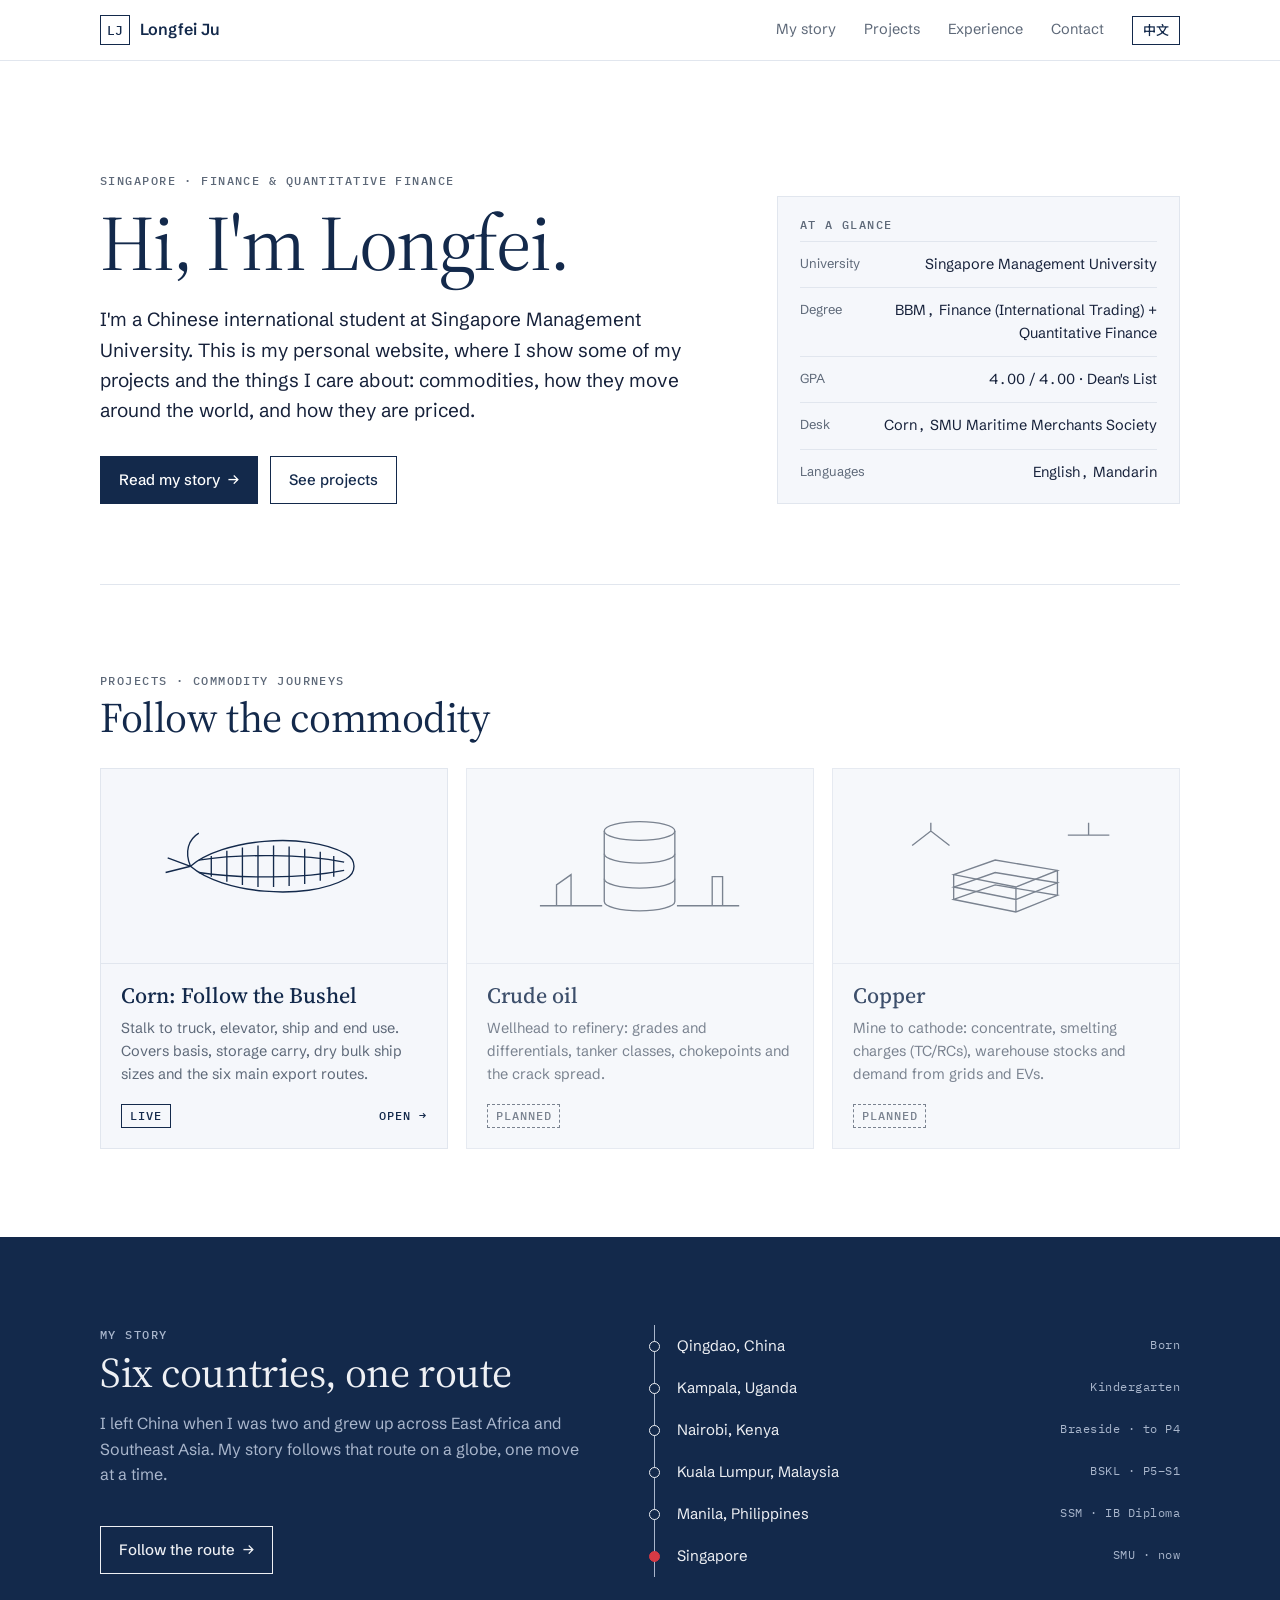
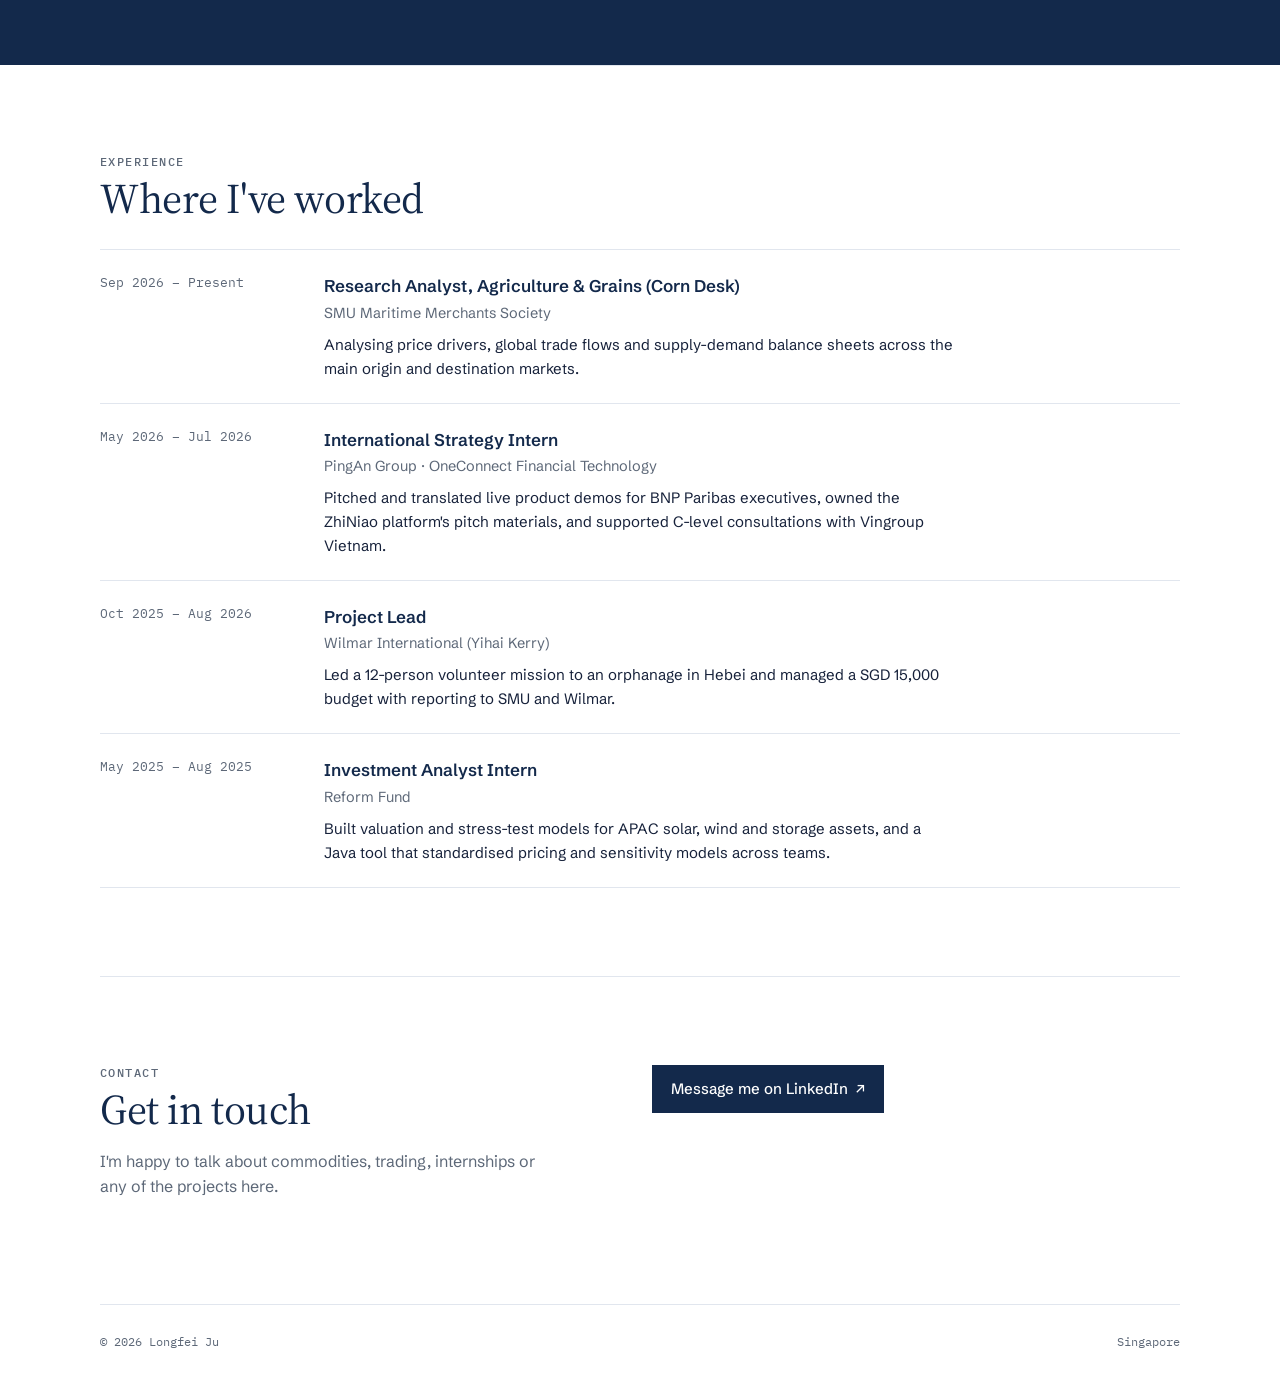
==== index.html @ 77ff9c01 "Add LJ site icon" ====
<!doctype html>
<html lang="en">
<head>
<meta charset="utf-8">
<meta name="viewport" content="width=device-width, initial-scale=1, viewport-fit=cover">
<style>*{box-sizing:border-box}:root{padding-top:env(safe-area-inset-top,0px);padding-bottom:env(safe-area-inset-bottom,0px)}body{margin:0}[hidden]{display:none!important}</style>
<link rel="icon" href="favicon.svg" type="image/svg+xml">
<link rel="icon" href="favicon-32.png" sizes="32x32" type="image/png">
<link rel="apple-touch-icon" href="apple-touch-icon.png">
<title>Longfei Ju</title>
<meta name="claude:viewport-fit-sides" content="cover">
<link rel="preconnect" href="https://fonts.googleapis.com">
<link rel="preconnect" href="https://fonts.gstatic.com" crossorigin>
<link rel="stylesheet" href="https://fonts.googleapis.com/css2?family=IBM+Plex+Mono:wght@400;500&family=Noto+Sans+SC:wght@400;500&family=Noto+Serif+SC:wght@400;500&family=Schibsted+Grotesk:wght@400;500;600&family=Source+Serif+4:ital,opsz,wght@0,8..60,400;0,8..60,500;1,8..60,400&display=swap">
<style>
/* Layout: single column, 1080px measure; sticky nav; hero with an at-a-glance panel; sections separated by hairlines; one full-width navy band for the story teaser. */
:root{
  --bg:#ffffff;        /* white page (single light theme by design) */
  --surface:#f5f7fb;
  --navy:#13294b;      /* primary */
  --navy-soft:#2a4673;
  --text:#16213a;
  --muted:#5d6878;
  --line:#e1e6ee;
  --band:#13294b; --band-text:#eef0f4; --band-muted:#a9b6cc;
  --f-display:"Source Serif 4", "Noto Serif SC", "Iowan Old Style", Georgia, serif;
  --f-body:"Schibsted Grotesk", "Noto Sans SC", "Segoe UI", system-ui, sans-serif;
  --f-mono:"IBM Plex Mono", "Noto Sans SC", ui-monospace, Consolas, monospace;
  color-scheme:light;
}
html{background:var(--bg)}
body{background:var(--bg); color:var(--text); font-family:var(--f-body); font-size:16px; line-height:1.6;
  padding-left:max(16px, env(safe-area-inset-left,0px)); padding-right:max(16px, env(safe-area-inset-right,0px))}
body::before{content:""; position:fixed; inset:0 0 auto; height:env(safe-area-inset-top,0px); z-index:10; background:var(--bg)}
a{color:inherit}
a:focus-visible, button:focus-visible{outline:2px solid var(--navy); outline-offset:3px; border-radius:2px}
.wrap{max-width:1080px; margin:0 auto}

/* nav */
header{position:sticky; top:env(safe-area-inset-top,0px); z-index:5; background:color-mix(in srgb, var(--bg) 92%, transparent); backdrop-filter:blur(8px);
  border-bottom:1px solid var(--line); margin:0 calc(-1 * max(16px, env(safe-area-inset-left,0px))) 0 calc(-1 * max(16px, env(safe-area-inset-right,0px)));
  padding-left:max(16px, env(safe-area-inset-left,0px)); padding-right:max(16px, env(safe-area-inset-right,0px))}
nav{max-width:1080px; margin:0 auto; display:flex; align-items:center; justify-content:space-between; gap:16px; height:60px}
.mark{display:flex; align-items:center; gap:10px; text-decoration:none; font-weight:600; letter-spacing:.01em; color:var(--navy)}
.mark b{width:30px; height:30px; border:1.5px solid var(--navy); display:grid; place-items:center; font:500 13px/1 var(--f-mono); letter-spacing:.02em}
nav ul{display:flex; gap:clamp(12px, 3vw, 28px); list-style:none; margin:0; padding:0; font-size:14.5px}
nav ul a{text-decoration:none; color:var(--muted)}
nav ul a:hover{color:var(--navy)}
@media (max-width:560px){ .hide-s{display:none} .mark span{display:none} }
.navr{display:flex; align-items:center; gap:clamp(12px,3vw,28px)}
.langbtn{font:500 13px/1 var(--f-body); padding:7px 10px; border:1.5px solid var(--navy); background:transparent; color:var(--navy); cursor:pointer}
.langbtn:hover{background:var(--navy); color:var(--bg)}

/* hero */
.hero{display:grid; grid-template-columns:minmax(0,1.5fr) minmax(0,1fr); gap:clamp(28px,6vw,72px); align-items:end; padding-block:clamp(56px,10vw,112px) clamp(48px,7vw,80px)}
.eyebrow{font:500 12px/1.3 var(--f-mono); letter-spacing:.12em; text-transform:uppercase; color:var(--muted)}
h1{font:400 clamp(44px,7vw,78px)/1.02 var(--f-display); letter-spacing:-.02em; margin:14px 0 22px; color:var(--navy); text-wrap:balance}
h1 em{font-style:italic}
.lede{font-size:clamp(17px,2vw,19px); max-width:56ch; margin:0; color:var(--text)}
.cta{display:flex; flex-wrap:wrap; gap:12px; margin-top:30px}
.btn{display:inline-flex; align-items:center; gap:8px; padding:11px 18px; font-weight:500; font-size:15px; text-decoration:none; border:1.5px solid var(--navy); color:var(--navy)}
.btn.primary{background:var(--navy); color:var(--bg)}
.btn:hover{background:var(--navy-soft); border-color:var(--navy-soft); color:var(--bg)}
.glance{background:var(--surface); border:1px solid var(--line); padding:22px 22px 8px}
.glance h2{font:500 12px/1 var(--f-mono); letter-spacing:.12em; text-transform:uppercase; color:var(--muted); margin:0 0 10px}
.glance dl{margin:0; display:grid; grid-template-columns:auto minmax(0,1fr)}
.glance dt,.glance dd{margin:0; padding:11px 0; border-top:1px solid var(--line)}
.glance dt{font-size:13px; color:var(--muted); padding-right:18px}
.glance dd{font-size:14.5px; text-align:right; font-variant-numeric:tabular-nums}
@media (max-width:820px){ .hero{grid-template-columns:1fr; align-items:start} }

/* sections */
section{padding-block:clamp(48px,8vw,88px); border-top:1px solid var(--line)}
.sec-head{display:flex; justify-content:space-between; align-items:baseline; gap:20px; flex-wrap:wrap; margin-bottom:28px}
h2.title{font:400 clamp(30px,4vw,42px)/1.1 var(--f-display); margin:6px 0 0; color:var(--navy); letter-spacing:-.01em}
.sec-head p{margin:0; color:var(--muted); max-width:46ch}

/* projects */
.grid{display:grid; grid-template-columns:repeat(3, minmax(0,1fr)); gap:18px}
@media (max-width:860px){ .grid{grid-template-columns:1fr} }
.proj{display:flex; flex-direction:column; background:var(--surface); border:1px solid var(--line); text-decoration:none; color:inherit; min-width:0}
a.proj:hover{border-color:var(--navy)}
a.proj:hover .go{transform:translateX(3px)}
.proj .art{aspect-ratio:16/9; max-width:100%; border-bottom:1px solid var(--line); display:grid; place-items:center; color:var(--navy)}
.proj .art svg{width:72%; height:auto; max-height:80%}
.proj .body{padding:18px 20px 20px; display:flex; flex-direction:column; gap:8px; flex:1}
.proj h3{font:500 22px/1.2 var(--f-display); margin:0; color:var(--navy)}
.proj p{margin:0; font-size:14.5px; color:var(--muted)}
.proj .meta{margin-top:auto; padding-top:10px; display:flex; justify-content:space-between; align-items:center; font:500 11.5px/1 var(--f-mono); letter-spacing:.08em; text-transform:uppercase}
.chip{padding:5px 8px; border:1px solid currentColor}
.chip.live{color:var(--navy)}
.chip.soon{color:var(--muted); border-style:dashed}
.go{transition:transform .2s; color:var(--navy)}
.proj.soon{opacity:.82}
.proj.soon .art{color:var(--muted)}

/* story band */
html{overflow-x:clip}
.band{background:var(--band); color:var(--band-text); border-top:none;
  margin-left:calc(50% - 50vw); margin-right:calc(50% - 50vw);
  padding-left:max(16px, env(safe-area-inset-left,0px)); padding-right:max(16px, env(safe-area-inset-right,0px))}
.band .eyebrow{color:var(--band-muted)}
.band h2.title{color:var(--band-text)}
.band .story{display:grid; grid-template-columns:minmax(0,1fr) minmax(0,1.1fr); gap:clamp(28px,6vw,64px); align-items:center}
@media (max-width:820px){ .band .story{grid-template-columns:1fr} }
.band p{color:var(--band-muted); max-width:52ch}
.route{list-style:none; margin:0; padding:0; display:grid; gap:0; border-left:1.5px solid var(--band-muted); margin-left:6px}
.route li{position:relative; padding:9px 0 9px 22px; display:flex; justify-content:space-between; gap:16px; font-size:15px}
.route li::before{content:""; position:absolute; left:-6px; top:16px; width:9px; height:9px; border-radius:50%; background:var(--band); border:1.5px solid var(--band-text)}
.route li:last-child::before{background:#d63a45; border-color:#d63a45}
.route span{font:12px/1.9 var(--f-mono); color:var(--band-muted); letter-spacing:.04em; white-space:nowrap}
.band .btn{border-color:var(--band-text); color:var(--band-text); margin-top:22px}
.band .btn:hover{background:var(--band-text); color:var(--band)}

/* experience */
.xp{display:grid; gap:0; border-top:1px solid var(--line)}
.xp article{display:grid; grid-template-columns:200px minmax(0,1fr); gap:24px; padding:22px 0; border-bottom:1px solid var(--line)}
.xp time{font:12.5px/1.6 var(--f-mono); color:var(--muted); font-variant-numeric:tabular-nums}
.xp h3{margin:0; font-size:17px; font-weight:600; color:var(--navy)}
.xp .org{color:var(--muted); font-size:14.5px; margin:2px 0 8px}
.xp p{margin:0; font-size:15px; max-width:70ch}
@media (max-width:640px){ .xp article{grid-template-columns:1fr; gap:6px} }

/* contact */
.contact{display:grid; grid-template-columns:minmax(0,1fr) minmax(0,1fr); gap:24px; align-items:start}
@media (max-width:720px){ .contact{grid-template-columns:1fr} }
.copyrow{display:flex; flex-wrap:wrap; gap:10px; align-items:center; background:var(--surface); border:1px solid var(--line); padding:12px 14px}
.copyrow code{font:14px/1.4 var(--f-mono); user-select:all; overflow-wrap:anywhere; min-width:0; flex:1}
.copyrow button{font:500 13px/1 var(--f-body); padding:8px 12px; border:1.5px solid var(--navy); color:var(--navy); background:transparent; cursor:pointer}
.links{display:flex; flex-direction:column; gap:10px; margin-top:12px}
.links a{color:var(--navy); text-underline-offset:3px}
footer{border-top:1px solid var(--line); padding-block:28px 40px; display:flex; justify-content:space-between; gap:16px; flex-wrap:wrap; font:12px/1.5 var(--f-mono); color:var(--muted)}
</style>

</head>
<body>
<header>
  <nav class="wrap" aria-label="Main">
    <a class="mark" href="#top"><b>LJ</b><span data-zh="巨龙飞">Longfei Ju</span></a>
    <div class="navr">
    <ul>
      <li><a href="story.html" data-zh="我的故事">My story</a></li>
      <li><a href="#projects" data-zh="项目">Projects</a></li>
      <li class="hide-s"><a href="#experience" data-zh="经历">Experience</a></li>
      <li><a href="#contact" data-zh="联系">Contact</a></li>
    </ul>
    <button class="langbtn" type="button">中文</button>
    </div>
  </nav>
</header>

<main class="wrap" id="top">
  <div class="hero">
    <div>
      <div class="eyebrow" data-zh="新加坡 · 金融与量化金融">Singapore · Finance &amp; Quantitative Finance</div>
      <h1 data-zh="你好，我是巨龙飞。">Hi, I'm Longfei.</h1>
      <p class="lede" data-zh="我是一名就读于新加坡管理大学的中国留学生。这是我的个人网站，展示我的一些项目，以及我关注的事情：大宗商品、它们如何在全球流动，以及如何定价。">I'm a Chinese international student at Singapore Management University. This is my personal website, where I show some of my projects and the things I care about: commodities, how they move around the world, and how they are priced.</p>
      <div class="cta">
        <a class="btn primary" href="story.html" data-zh="阅读我的故事 &lt;span aria-hidden=&quot;true&quot;&gt;→&lt;/span&gt;">Read my story <span aria-hidden="true">→</span></a>
        <a class="btn" href="#projects" data-zh="查看项目">See projects</a>
      </div>
    </div>
    <aside class="glance" aria-label="At a glance">
      <h2 data-zh="概览">At a glance</h2>
      <dl>
        <dt data-zh="学校">University</dt><dd data-zh="新加坡管理大学">Singapore Management University</dd>
        <dt data-zh="学位">Degree</dt><dd data-zh="工商管理学士：金融（国际贸易方向）+ 量化金融">BBM, Finance (International Trading) + Quantitative Finance</dd>
        <dt>GPA</dt><dd data-zh="4.00 / 4.00 · 院长嘉许名单">4.00 / 4.00 · Dean's List</dd>
        <dt data-zh="研究组">Desk</dt><dd data-zh="玉米组，SMU 海事商人协会">Corn, SMU Maritime Merchants Society</dd>
        <dt data-zh="语言">Languages</dt><dd data-zh="英语、普通话">English, Mandarin</dd>
      </dl>
    </aside>
  </div>

  <section id="projects" aria-labelledby="projects-h">
    <div class="sec-head">
      <div>
        <div class="eyebrow" data-zh="项目 · 大宗商品之旅">Projects · Commodity journeys</div>
        <h2 class="title" id="projects-h" data-zh="追踪大宗商品">Follow the commodity</h2>
      </div>
    </div>
    <div class="grid">
      <a class="proj" href="corn.html">
        <div class="art" aria-hidden="true">
          <svg viewBox="0 0 240 120" fill="none" stroke="currentColor" stroke-width="1.3">
            <path d="M40 60c30-26 110-34 150-12 10 6 10 18 0 24-40 22-120 14-150-12z"/>
            <path d="M60 50v20M75 45v30M90 42v36M105 40v40M120 40v40M135 41v38M150 43v34M165 46v28M178 50v20"/>
            <path d="M48 54c40-6 100-6 140 2M48 66c40 6 100 6 140-2"/>
            <path d="M40 60 18 52M40 60 16 66M40 60c-6-14-2-26 8-32"/>
          </svg>
        </div>
        <div class="body">
          <h3 data-zh="玉米：追踪一蒲式耳">Corn: Follow the Bushel</h3>
          <p data-zh="从玉米秆到卡车、粮库、货轮和终端用途。涵盖基差、仓储价差、干散货船型和六大出口航线。">Stalk to truck, elevator, ship and end use. Covers basis, storage carry, dry bulk ship sizes and the six main export routes.</p>
          <div class="meta"><span class="chip live" data-zh="已上线">Live</span><span class="go" aria-hidden="true" data-zh="打开 →">Open →</span></div>
        </div>
      </a>
      <div class="proj soon">
        <div class="art" aria-hidden="true">
          <svg viewBox="0 0 240 120" fill="none" stroke="currentColor" stroke-width="1.3" stroke-dasharray="0">
            <ellipse cx="120" cy="26" rx="34" ry="9"/><path d="M86 26v68c0 5 15 9 34 9s34-4 34-9V26"/>
            <path d="M86 48c0 5 15 9 34 9s34-4 34-9M86 72c0 5 15 9 34 9s34-4 34-9"/>
            <path d="M24 98h60M156 98h60M40 98V78l14-10v30M190 98V70h10v28"/>
          </svg>
        </div>
        <div class="body">
          <h3 data-zh="原油">Crude oil</h3>
          <p data-zh="从井口到炼厂：油品等级与价差、油轮船型、海上咽喉要道和裂解价差。">Wellhead to refinery: grades and differentials, tanker classes, chokepoints and the crack spread.</p>
          <div class="meta"><span class="chip soon" data-zh="筹备中">Planned</span></div>
        </div>
      </div>
      <div class="proj soon">
        <div class="art" aria-hidden="true">
          <svg viewBox="0 0 240 120" fill="none" stroke="currentColor" stroke-width="1.3">
            <path d="M70 92l40-14 60 10-40 16z"/><path d="M70 80l40-14 60 10-40 16zM70 80v12M130 92v12M170 76v12"/>
            <path d="M70 68l40-14 60 10-40 16zM70 68v12M130 80v12M170 64v12"/>
            <path d="M30 40l18-14 18 14M48 26v-8M180 30h40M200 30v-12"/>
          </svg>
        </div>
        <div class="body">
          <h3 data-zh="铜">Copper</h3>
          <p data-zh="从矿山到阴极铜：精矿、加工费（TC/RC）、仓库库存，以及电网和电动车带来的需求。">Mine to cathode: concentrate, smelting charges (TC/RCs), warehouse stocks and demand from grids and EVs.</p>
          <div class="meta"><span class="chip soon" data-zh="筹备中">Planned</span></div>
        </div>
      </div>
    </div>
  </section>

  <section class="band" aria-labelledby="story-h">
    <div class="wrap story">
      <div>
        <div class="eyebrow" data-zh="我的故事">My story</div>
        <h2 class="title" id="story-h" data-zh="六个国家，一条路线">Six countries, one route</h2>
        <p data-zh="我两岁离开中国，在东非和东南亚长大。我的故事在地球仪上沿着这条路线，一站一站展开。">I left China when I was two and grew up across East Africa and Southeast Asia. My story follows that route on a globe, one move at a time.</p>
        <a class="btn" href="story.html" data-zh="沿路线出发 &lt;span aria-hidden=&quot;true&quot;&gt;→&lt;/span&gt;">Follow the route <span aria-hidden="true">→</span></a>
      </div>
      <ol class="route">
        <li data-zh="中国青岛 &lt;span&gt;出生&lt;/span&gt;">Qingdao, China <span>Born</span></li>
        <li data-zh="乌干达坎帕拉 &lt;span&gt;幼儿园&lt;/span&gt;">Kampala, Uganda <span>Kindergarten</span></li>
        <li data-zh="肯尼亚内罗毕 &lt;span&gt;Braeside · 至小学四年级&lt;/span&gt;">Nairobi, Kenya <span>Braeside · to P4</span></li>
        <li data-zh="马来西亚吉隆坡 &lt;span&gt;BSKL · 小五至中一&lt;/span&gt;">Kuala Lumpur, Malaysia <span>BSKL · P5–S1</span></li>
        <li data-zh="菲律宾马尼拉 &lt;span&gt;SSM · IB 文凭&lt;/span&gt;">Manila, Philippines <span>SSM · IB Diploma</span></li>
        <li data-zh="新加坡 &lt;span&gt;SMU · 现在&lt;/span&gt;">Singapore <span>SMU · now</span></li>
      </ol>
    </div>
  </section>

  <section id="experience" aria-labelledby="xp-h">
    <div class="sec-head">
      <div>
        <div class="eyebrow" data-zh="经历">Experience</div>
        <h2 class="title" id="xp-h" data-zh="工作经历">Where I've worked</h2>
      </div>
    </div>
    <div class="xp">
      <article>
        <time data-zh="2026年9月 – 至今">Sep 2026 – Present</time>
        <div><h3 data-zh="研究分析师，农业与谷物（玉米组）">Research Analyst, Agriculture &amp; Grains (Corn Desk)</h3><div class="org" data-zh="SMU 海事商人协会">SMU Maritime Merchants Society</div>
        <p data-zh="分析主要产地和消费市场的价格驱动因素、全球贸易流向和供需平衡表。">Analysing price drivers, global trade flows and supply-demand balance sheets across the main origin and destination markets.</p></div>
      </article>
      <article>
        <time data-zh="2026年5月 – 2026年7月">May 2026 – Jul 2026</time>
        <div><h3 data-zh="国际战略实习生">International Strategy Intern</h3><div class="org" data-zh="中国平安 · 金融壹账通">PingAn Group · OneConnect Financial Technology</div>
        <p data-zh="为法国巴黎银行高管现场演示并翻译数字化产品，负责知鸟平台的路演材料，并协助与越南 Vingroup 的高层战略咨询。">Pitched and translated live product demos for BNP Paribas executives, owned the ZhiNiao platform's pitch materials, and supported C-level consultations with Vingroup Vietnam.</p></div>
      </article>
      <article>
        <time data-zh="2025年10月 – 2026年8月">Oct 2025 – Aug 2026</time>
        <div><h3 data-zh="项目负责人">Project Lead</h3><div class="org" data-zh="丰益国际（益海嘉里）">Wilmar International (Yihai Kerry)</div>
        <p data-zh="带领 12 人志愿团队赴河北一所孤儿院开展项目，管理 15,000 新元预算，并向 SMU 和丰益汇报。">Led a 12-person volunteer mission to an orphanage in Hebei and managed a SGD 15,000 budget with reporting to SMU and Wilmar.</p></div>
      </article>
      <article>
        <time data-zh="2025年5月 – 2025年8月">May 2025 – Aug 2025</time>
        <div><h3 data-zh="投资分析实习生">Investment Analyst Intern</h3><div class="org">Reform Fund</div>
        <p data-zh="为亚太地区的太阳能、风电和储能资产搭建估值与压力测试模型，并开发了一个 Java 工具，统一各团队的定价与敏感性模型。">Built valuation and stress-test models for APAC solar, wind and storage assets, and a Java tool that standardised pricing and sensitivity models across teams.</p></div>
      </article>
    </div>
  </section>

  <section id="contact" aria-labelledby="contact-h">
    <div class="contact">
      <div>
        <div class="eyebrow" data-zh="联系">Contact</div>
        <h2 class="title" id="contact-h" data-zh="联系我">Get in touch</h2>
        <p style="color:var(--muted);max-width:44ch" data-zh="欢迎和我聊大宗商品、交易、实习机会，或这里的任何项目。">I'm happy to talk about commodities, trading, internships or any of the projects here.</p>
      </div>
      <div>
        <a class="btn primary" href="https://www.linkedin.com/in/longfei-ju-b4a008168" target="_blank" rel="noopener" data-zh="在领英上联系我 &lt;span aria-hidden=&quot;true&quot;&gt;↗&lt;/span&gt;">Message me on LinkedIn <span aria-hidden="true">↗</span></a>
      </div>
    </div>
  </section>

  <footer>
    <span data-zh="© 2026 巨龙飞">© 2026 Longfei Ju</span>
    <span data-zh="新加坡">Singapore</span>
  </footer>
</main>

<script>
/* language toggle: swaps every [data-zh] element and remembers the choice across pages */
(function(){var KEY='lj-lang',lang='en';try{lang=localStorage.getItem(KEY)||'en'}catch(e){}
var nodes=[].slice.call(document.querySelectorAll('[data-zh]'));nodes.forEach(function(n){n.setAttribute('data-en',n.innerHTML)});
window.__lang={get:function(){return lang},subs:[]};
function apply(){document.documentElement.lang=lang==='zh'?'zh-Hans':'en';
 nodes.forEach(function(n){n.innerHTML=lang==='zh'?n.getAttribute('data-zh'):n.getAttribute('data-en')});
 [].forEach.call(document.querySelectorAll('.langbtn'),function(b){b.textContent=lang==='zh'?'EN':'中文';b.setAttribute('aria-label',lang==='zh'?'Switch to English':'切换到中文')});
 window.__lang.subs.forEach(function(f){try{f(lang)}catch(e){}});}
document.addEventListener('click',function(e){var b=e.target.closest&&e.target.closest('.langbtn');if(!b)return;lang=lang==='zh'?'en':'zh';try{localStorage.setItem(KEY,lang)}catch(e){}apply();});
window.__lang.apply=apply;apply();})();
</script>

</body>
</html>
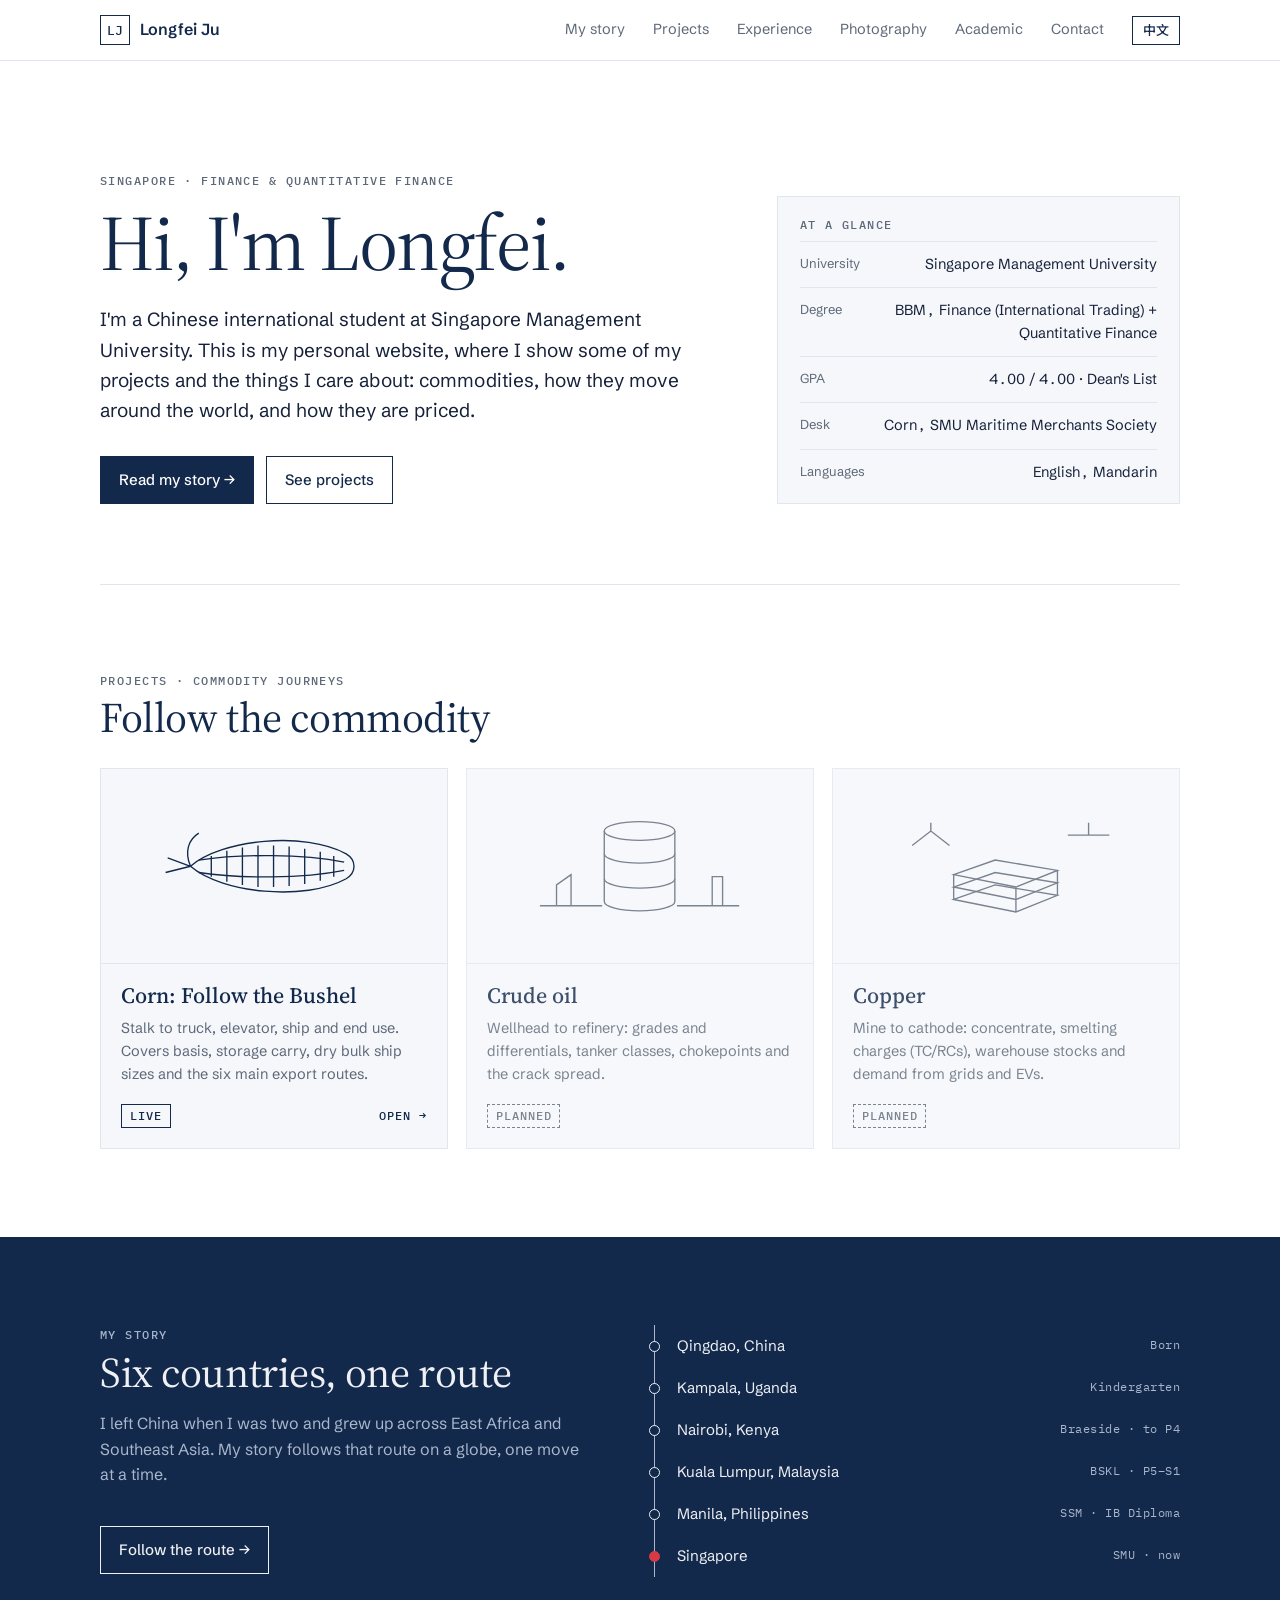
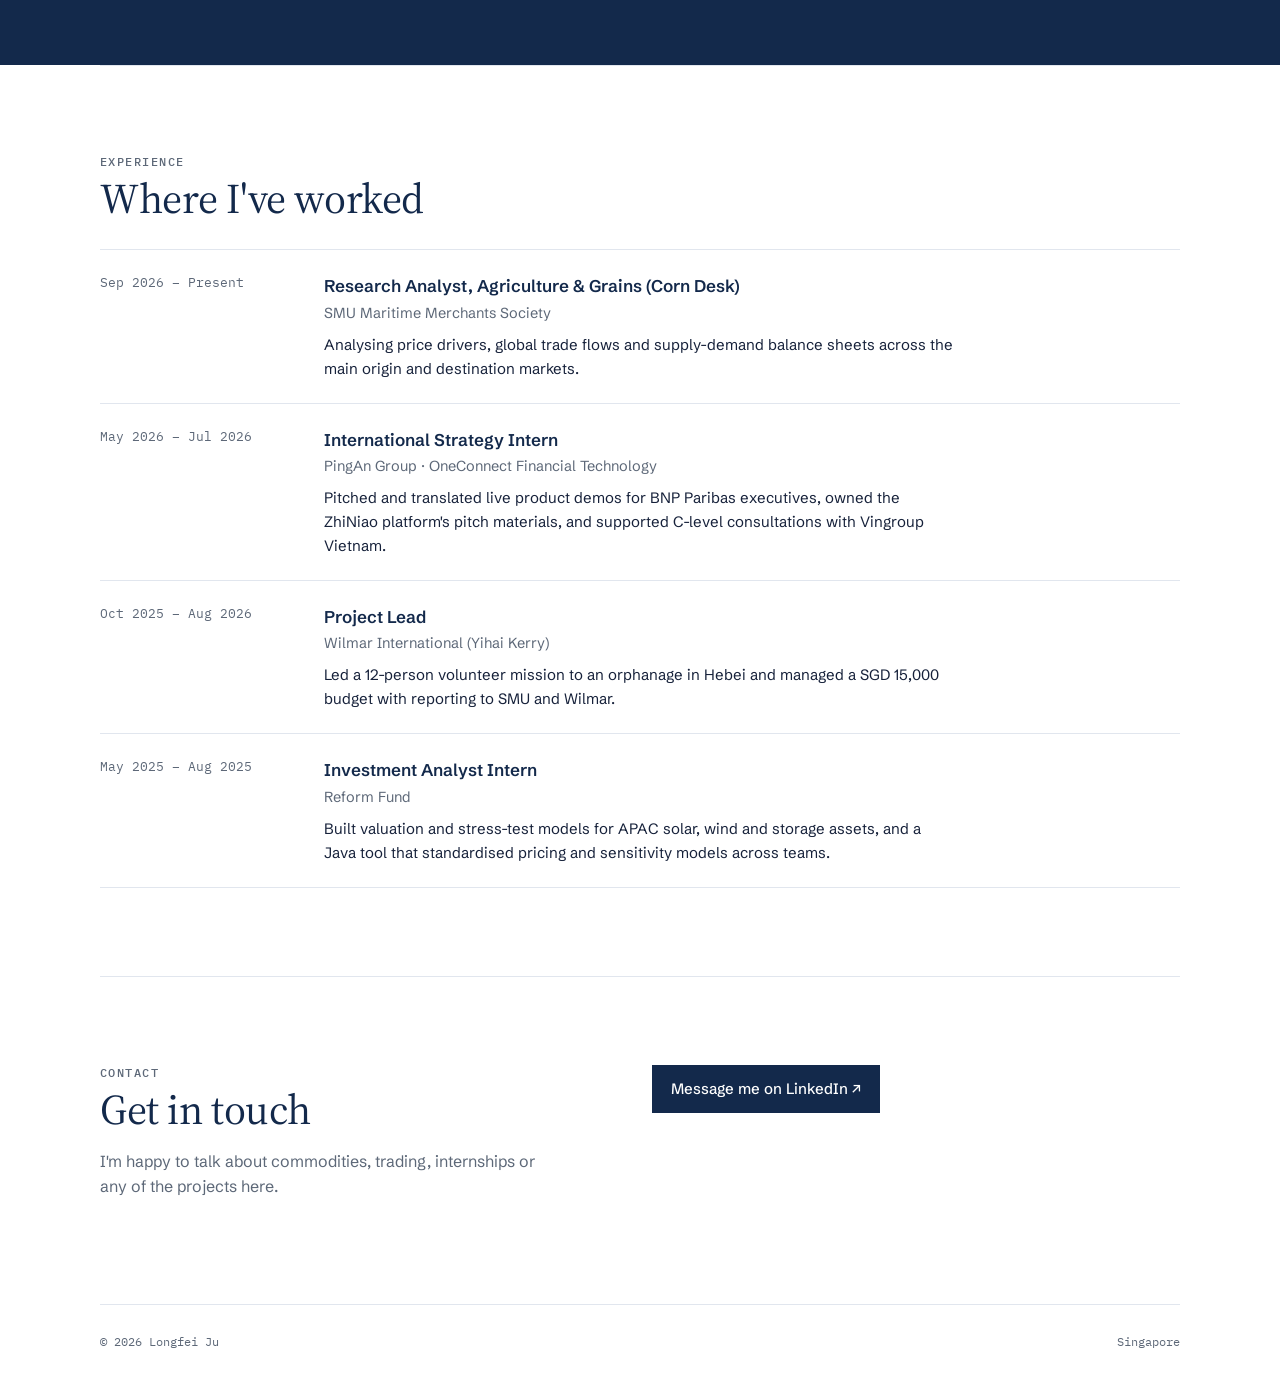
==== commit 0fd9ad44: "Add Photography and Academic pages; make site content editable with Pages CMS" ====
--- a/index.html
+++ b/index.html
@@ -3,146 +3,29 @@
 <head>
 <meta charset="utf-8">
 <meta name="viewport" content="width=device-width, initial-scale=1, viewport-fit=cover">
-<style>*{box-sizing:border-box}:root{padding-top:env(safe-area-inset-top,0px);padding-bottom:env(safe-area-inset-bottom,0px)}body{margin:0}[hidden]{display:none!important}</style>
+<title>Longfei Ju</title>
+<meta name="description" content="Longfei Ju: Finance and Quantitative Finance at Singapore Management University. Projects, story, photography and academic work.">
 <link rel="icon" href="favicon.svg" type="image/svg+xml">
 <link rel="icon" href="favicon-32.png" sizes="32x32" type="image/png">
 <link rel="apple-touch-icon" href="apple-touch-icon.png">
-<title>Longfei Ju</title>
-<meta name="claude:viewport-fit-sides" content="cover">
 <link rel="preconnect" href="https://fonts.googleapis.com">
 <link rel="preconnect" href="https://fonts.gstatic.com" crossorigin>
 <link rel="stylesheet" href="https://fonts.googleapis.com/css2?family=IBM+Plex+Mono:wght@400;500&family=Noto+Sans+SC:wght@400;500&family=Noto+Serif+SC:wght@400;500&family=Schibsted+Grotesk:wght@400;500;600&family=Source+Serif+4:ital,opsz,wght@0,8..60,400;0,8..60,500;1,8..60,400&display=swap">
-<style>
-/* Layout: single column, 1080px measure; sticky nav; hero with an at-a-glance panel; sections separated by hairlines; one full-width navy band for the story teaser. */
-:root{
-  --bg:#ffffff;        /* white page (single light theme by design) */
-  --surface:#f5f7fb;
-  --navy:#13294b;      /* primary */
-  --navy-soft:#2a4673;
-  --text:#16213a;
-  --muted:#5d6878;
-  --line:#e1e6ee;
-  --band:#13294b; --band-text:#eef0f4; --band-muted:#a9b6cc;
-  --f-display:"Source Serif 4", "Noto Serif SC", "Iowan Old Style", Georgia, serif;
-  --f-body:"Schibsted Grotesk", "Noto Sans SC", "Segoe UI", system-ui, sans-serif;
-  --f-mono:"IBM Plex Mono", "Noto Sans SC", ui-monospace, Consolas, monospace;
-  color-scheme:light;
-}
-html{background:var(--bg)}
-body{background:var(--bg); color:var(--text); font-family:var(--f-body); font-size:16px; line-height:1.6;
-  padding-left:max(16px, env(safe-area-inset-left,0px)); padding-right:max(16px, env(safe-area-inset-right,0px))}
-body::before{content:""; position:fixed; inset:0 0 auto; height:env(safe-area-inset-top,0px); z-index:10; background:var(--bg)}
-a{color:inherit}
-a:focus-visible, button:focus-visible{outline:2px solid var(--navy); outline-offset:3px; border-radius:2px}
-.wrap{max-width:1080px; margin:0 auto}
-
-/* nav */
-header{position:sticky; top:env(safe-area-inset-top,0px); z-index:5; background:color-mix(in srgb, var(--bg) 92%, transparent); backdrop-filter:blur(8px);
-  border-bottom:1px solid var(--line); margin:0 calc(-1 * max(16px, env(safe-area-inset-left,0px))) 0 calc(-1 * max(16px, env(safe-area-inset-right,0px)));
-  padding-left:max(16px, env(safe-area-inset-left,0px)); padding-right:max(16px, env(safe-area-inset-right,0px))}
-nav{max-width:1080px; margin:0 auto; display:flex; align-items:center; justify-content:space-between; gap:16px; height:60px}
-.mark{display:flex; align-items:center; gap:10px; text-decoration:none; font-weight:600; letter-spacing:.01em; color:var(--navy)}
-.mark b{width:30px; height:30px; border:1.5px solid var(--navy); display:grid; place-items:center; font:500 13px/1 var(--f-mono); letter-spacing:.02em}
-nav ul{display:flex; gap:clamp(12px, 3vw, 28px); list-style:none; margin:0; padding:0; font-size:14.5px}
-nav ul a{text-decoration:none; color:var(--muted)}
-nav ul a:hover{color:var(--navy)}
-@media (max-width:560px){ .hide-s{display:none} .mark span{display:none} }
-.navr{display:flex; align-items:center; gap:clamp(12px,3vw,28px)}
-.langbtn{font:500 13px/1 var(--f-body); padding:7px 10px; border:1.5px solid var(--navy); background:transparent; color:var(--navy); cursor:pointer}
-.langbtn:hover{background:var(--navy); color:var(--bg)}
-
-/* hero */
-.hero{display:grid; grid-template-columns:minmax(0,1.5fr) minmax(0,1fr); gap:clamp(28px,6vw,72px); align-items:end; padding-block:clamp(56px,10vw,112px) clamp(48px,7vw,80px)}
-.eyebrow{font:500 12px/1.3 var(--f-mono); letter-spacing:.12em; text-transform:uppercase; color:var(--muted)}
-h1{font:400 clamp(44px,7vw,78px)/1.02 var(--f-display); letter-spacing:-.02em; margin:14px 0 22px; color:var(--navy); text-wrap:balance}
-h1 em{font-style:italic}
-.lede{font-size:clamp(17px,2vw,19px); max-width:56ch; margin:0; color:var(--text)}
-.cta{display:flex; flex-wrap:wrap; gap:12px; margin-top:30px}
-.btn{display:inline-flex; align-items:center; gap:8px; padding:11px 18px; font-weight:500; font-size:15px; text-decoration:none; border:1.5px solid var(--navy); color:var(--navy)}
-.btn.primary{background:var(--navy); color:var(--bg)}
-.btn:hover{background:var(--navy-soft); border-color:var(--navy-soft); color:var(--bg)}
-.glance{background:var(--surface); border:1px solid var(--line); padding:22px 22px 8px}
-.glance h2{font:500 12px/1 var(--f-mono); letter-spacing:.12em; text-transform:uppercase; color:var(--muted); margin:0 0 10px}
-.glance dl{margin:0; display:grid; grid-template-columns:auto minmax(0,1fr)}
-.glance dt,.glance dd{margin:0; padding:11px 0; border-top:1px solid var(--line)}
-.glance dt{font-size:13px; color:var(--muted); padding-right:18px}
-.glance dd{font-size:14.5px; text-align:right; font-variant-numeric:tabular-nums}
-@media (max-width:820px){ .hero{grid-template-columns:1fr; align-items:start} }
-
-/* sections */
-section{padding-block:clamp(48px,8vw,88px); border-top:1px solid var(--line)}
-.sec-head{display:flex; justify-content:space-between; align-items:baseline; gap:20px; flex-wrap:wrap; margin-bottom:28px}
-h2.title{font:400 clamp(30px,4vw,42px)/1.1 var(--f-display); margin:6px 0 0; color:var(--navy); letter-spacing:-.01em}
-.sec-head p{margin:0; color:var(--muted); max-width:46ch}
-
-/* projects */
-.grid{display:grid; grid-template-columns:repeat(3, minmax(0,1fr)); gap:18px}
-@media (max-width:860px){ .grid{grid-template-columns:1fr} }
-.proj{display:flex; flex-direction:column; background:var(--surface); border:1px solid var(--line); text-decoration:none; color:inherit; min-width:0}
-a.proj:hover{border-color:var(--navy)}
-a.proj:hover .go{transform:translateX(3px)}
-.proj .art{aspect-ratio:16/9; max-width:100%; border-bottom:1px solid var(--line); display:grid; place-items:center; color:var(--navy)}
-.proj .art svg{width:72%; height:auto; max-height:80%}
-.proj .body{padding:18px 20px 20px; display:flex; flex-direction:column; gap:8px; flex:1}
-.proj h3{font:500 22px/1.2 var(--f-display); margin:0; color:var(--navy)}
-.proj p{margin:0; font-size:14.5px; color:var(--muted)}
-.proj .meta{margin-top:auto; padding-top:10px; display:flex; justify-content:space-between; align-items:center; font:500 11.5px/1 var(--f-mono); letter-spacing:.08em; text-transform:uppercase}
-.chip{padding:5px 8px; border:1px solid currentColor}
-.chip.live{color:var(--navy)}
-.chip.soon{color:var(--muted); border-style:dashed}
-.go{transition:transform .2s; color:var(--navy)}
-.proj.soon{opacity:.82}
-.proj.soon .art{color:var(--muted)}
-
-/* story band */
-html{overflow-x:clip}
-.band{background:var(--band); color:var(--band-text); border-top:none;
-  margin-left:calc(50% - 50vw); margin-right:calc(50% - 50vw);
-  padding-left:max(16px, env(safe-area-inset-left,0px)); padding-right:max(16px, env(safe-area-inset-right,0px))}
-.band .eyebrow{color:var(--band-muted)}
-.band h2.title{color:var(--band-text)}
-.band .story{display:grid; grid-template-columns:minmax(0,1fr) minmax(0,1.1fr); gap:clamp(28px,6vw,64px); align-items:center}
-@media (max-width:820px){ .band .story{grid-template-columns:1fr} }
-.band p{color:var(--band-muted); max-width:52ch}
-.route{list-style:none; margin:0; padding:0; display:grid; gap:0; border-left:1.5px solid var(--band-muted); margin-left:6px}
-.route li{position:relative; padding:9px 0 9px 22px; display:flex; justify-content:space-between; gap:16px; font-size:15px}
-.route li::before{content:""; position:absolute; left:-6px; top:16px; width:9px; height:9px; border-radius:50%; background:var(--band); border:1.5px solid var(--band-text)}
-.route li:last-child::before{background:#d63a45; border-color:#d63a45}
-.route span{font:12px/1.9 var(--f-mono); color:var(--band-muted); letter-spacing:.04em; white-space:nowrap}
-.band .btn{border-color:var(--band-text); color:var(--band-text); margin-top:22px}
-.band .btn:hover{background:var(--band-text); color:var(--band)}
-
-/* experience */
-.xp{display:grid; gap:0; border-top:1px solid var(--line)}
-.xp article{display:grid; grid-template-columns:200px minmax(0,1fr); gap:24px; padding:22px 0; border-bottom:1px solid var(--line)}
-.xp time{font:12.5px/1.6 var(--f-mono); color:var(--muted); font-variant-numeric:tabular-nums}
-.xp h3{margin:0; font-size:17px; font-weight:600; color:var(--navy)}
-.xp .org{color:var(--muted); font-size:14.5px; margin:2px 0 8px}
-.xp p{margin:0; font-size:15px; max-width:70ch}
-@media (max-width:640px){ .xp article{grid-template-columns:1fr; gap:6px} }
-
-/* contact */
-.contact{display:grid; grid-template-columns:minmax(0,1fr) minmax(0,1fr); gap:24px; align-items:start}
-@media (max-width:720px){ .contact{grid-template-columns:1fr} }
-.copyrow{display:flex; flex-wrap:wrap; gap:10px; align-items:center; background:var(--surface); border:1px solid var(--line); padding:12px 14px}
-.copyrow code{font:14px/1.4 var(--f-mono); user-select:all; overflow-wrap:anywhere; min-width:0; flex:1}
-.copyrow button{font:500 13px/1 var(--f-body); padding:8px 12px; border:1.5px solid var(--navy); color:var(--navy); background:transparent; cursor:pointer}
-.links{display:flex; flex-direction:column; gap:10px; margin-top:12px}
-.links a{color:var(--navy); text-underline-offset:3px}
-footer{border-top:1px solid var(--line); padding-block:28px 40px; display:flex; justify-content:space-between; gap:16px; flex-wrap:wrap; font:12px/1.5 var(--f-mono); color:var(--muted)}
-</style>
-
+<link rel="stylesheet" href="site.css">
+<style>*{box-sizing:border-box}:root{padding-top:env(safe-area-inset-top,0px);padding-bottom:env(safe-area-inset-bottom,0px)}body{margin:0}[hidden]{display:none!important}</style>
 </head>
 <body>
 <header>
   <nav class="wrap" aria-label="Main">
-    <a class="mark" href="#top"><b>LJ</b><span data-zh="巨龙飞">Longfei Ju</span></a>
+    <a class="mark" href="index.html"><b>LJ</b><span data-zh="巨龙飞">Longfei Ju</span></a>
     <div class="navr">
     <ul>
       <li><a href="story.html" data-zh="我的故事">My story</a></li>
-      <li><a href="#projects" data-zh="项目">Projects</a></li>
-      <li class="hide-s"><a href="#experience" data-zh="经历">Experience</a></li>
-      <li><a href="#contact" data-zh="联系">Contact</a></li>
+      <li class="hide-s"><a href="index.html#projects" data-zh="项目">Projects</a></li>
+      <li class="hide-m"><a href="index.html#experience" data-zh="经历">Experience</a></li>
+      <li><a href="photography.html" data-zh="摄影">Photography</a></li>
+      <li><a href="academic.html" data-zh="学术">Academic</a></li>
+      <li class="hide-m"><a href="index.html#contact" data-zh="联系">Contact</a></li>
     </ul>
     <button class="langbtn" type="button">中文</button>
     </div>
@@ -152,23 +35,17 @@
 <main class="wrap" id="top">
   <div class="hero">
     <div>
-      <div class="eyebrow" data-zh="新加坡 · 金融与量化金融">Singapore · Finance &amp; Quantitative Finance</div>
-      <h1 data-zh="你好，我是巨龙飞。">Hi, I'm Longfei.</h1>
-      <p class="lede" data-zh="我是一名就读于新加坡管理大学的中国留学生。这是我的个人网站，展示我的一些项目，以及我关注的事情：大宗商品、它们如何在全球流动，以及如何定价。">I'm a Chinese international student at Singapore Management University. This is my personal website, where I show some of my projects and the things I care about: commodities, how they move around the world, and how they are priced.</p>
+      <div class="eyebrow" id="h-eyebrow"></div>
+      <h1 id="h-greeting">Hi, I'm Longfei.</h1>
+      <p class="lede" id="h-intro"></p>
       <div class="cta">
-        <a class="btn primary" href="story.html" data-zh="阅读我的故事 &lt;span aria-hidden=&quot;true&quot;&gt;→&lt;/span&gt;">Read my story <span aria-hidden="true">→</span></a>
+        <a class="btn primary" href="story.html" data-zh="阅读我的故事 →">Read my story →</a>
         <a class="btn" href="#projects" data-zh="查看项目">See projects</a>
       </div>
     </div>
     <aside class="glance" aria-label="At a glance">
       <h2 data-zh="概览">At a glance</h2>
-      <dl>
-        <dt data-zh="学校">University</dt><dd data-zh="新加坡管理大学">Singapore Management University</dd>
-        <dt data-zh="学位">Degree</dt><dd data-zh="工商管理学士：金融（国际贸易方向）+ 量化金融">BBM, Finance (International Trading) + Quantitative Finance</dd>
-        <dt>GPA</dt><dd data-zh="4.00 / 4.00 · 院长嘉许名单">4.00 / 4.00 · Dean's List</dd>
-        <dt data-zh="研究组">Desk</dt><dd data-zh="玉米组，SMU 海事商人协会">Corn, SMU Maritime Merchants Society</dd>
-        <dt data-zh="语言">Languages</dt><dd data-zh="英语、普通话">English, Mandarin</dd>
-      </dl>
+      <dl id="glance"></dl>
     </aside>
   </div>
 
@@ -179,60 +56,16 @@
         <h2 class="title" id="projects-h" data-zh="追踪大宗商品">Follow the commodity</h2>
       </div>
     </div>
-    <div class="grid">
-      <a class="proj" href="corn.html">
-        <div class="art" aria-hidden="true">
-          <svg viewBox="0 0 240 120" fill="none" stroke="currentColor" stroke-width="1.3">
-            <path d="M40 60c30-26 110-34 150-12 10 6 10 18 0 24-40 22-120 14-150-12z"/>
-            <path d="M60 50v20M75 45v30M90 42v36M105 40v40M120 40v40M135 41v38M150 43v34M165 46v28M178 50v20"/>
-            <path d="M48 54c40-6 100-6 140 2M48 66c40 6 100 6 140-2"/>
-            <path d="M40 60 18 52M40 60 16 66M40 60c-6-14-2-26 8-32"/>
-          </svg>
-        </div>
-        <div class="body">
-          <h3 data-zh="玉米：追踪一蒲式耳">Corn: Follow the Bushel</h3>
-          <p data-zh="从玉米秆到卡车、粮库、货轮和终端用途。涵盖基差、仓储价差、干散货船型和六大出口航线。">Stalk to truck, elevator, ship and end use. Covers basis, storage carry, dry bulk ship sizes and the six main export routes.</p>
-          <div class="meta"><span class="chip live" data-zh="已上线">Live</span><span class="go" aria-hidden="true" data-zh="打开 →">Open →</span></div>
-        </div>
-      </a>
-      <div class="proj soon">
-        <div class="art" aria-hidden="true">
-          <svg viewBox="0 0 240 120" fill="none" stroke="currentColor" stroke-width="1.3" stroke-dasharray="0">
-            <ellipse cx="120" cy="26" rx="34" ry="9"/><path d="M86 26v68c0 5 15 9 34 9s34-4 34-9V26"/>
-            <path d="M86 48c0 5 15 9 34 9s34-4 34-9M86 72c0 5 15 9 34 9s34-4 34-9"/>
-            <path d="M24 98h60M156 98h60M40 98V78l14-10v30M190 98V70h10v28"/>
-          </svg>
-        </div>
-        <div class="body">
-          <h3 data-zh="原油">Crude oil</h3>
-          <p data-zh="从井口到炼厂：油品等级与价差、油轮船型、海上咽喉要道和裂解价差。">Wellhead to refinery: grades and differentials, tanker classes, chokepoints and the crack spread.</p>
-          <div class="meta"><span class="chip soon" data-zh="筹备中">Planned</span></div>
-        </div>
-      </div>
-      <div class="proj soon">
-        <div class="art" aria-hidden="true">
-          <svg viewBox="0 0 240 120" fill="none" stroke="currentColor" stroke-width="1.3">
-            <path d="M70 92l40-14 60 10-40 16z"/><path d="M70 80l40-14 60 10-40 16zM70 80v12M130 92v12M170 76v12"/>
-            <path d="M70 68l40-14 60 10-40 16zM70 68v12M130 80v12M170 64v12"/>
-            <path d="M30 40l18-14 18 14M48 26v-8M180 30h40M200 30v-12"/>
-          </svg>
-        </div>
-        <div class="body">
-          <h3 data-zh="铜">Copper</h3>
-          <p data-zh="从矿山到阴极铜：精矿、加工费（TC/RC）、仓库库存，以及电网和电动车带来的需求。">Mine to cathode: concentrate, smelting charges (TC/RCs), warehouse stocks and demand from grids and EVs.</p>
-          <div class="meta"><span class="chip soon" data-zh="筹备中">Planned</span></div>
-        </div>
-      </div>
-    </div>
+    <div class="grid" id="projects-grid"></div>
   </section>
 
   <section class="band" aria-labelledby="story-h">
     <div class="wrap story">
       <div>
         <div class="eyebrow" data-zh="我的故事">My story</div>
-        <h2 class="title" id="story-h" data-zh="六个国家，一条路线">Six countries, one route</h2>
-        <p data-zh="我两岁离开中国，在东非和东南亚长大。我的故事在地球仪上沿着这条路线，一站一站展开。">I left China when I was two and grew up across East Africa and Southeast Asia. My story follows that route on a globe, one move at a time.</p>
-        <a class="btn" href="story.html" data-zh="沿路线出发 &lt;span aria-hidden=&quot;true&quot;&gt;→&lt;/span&gt;">Follow the route <span aria-hidden="true">→</span></a>
+        <h2 class="title" id="story-h"></h2>
+        <p id="story-text"></p>
+        <a class="btn" href="story.html" data-zh="沿路线出发 →">Follow the route →</a>
       </div>
       <ol class="route">
         <li data-zh="中国青岛 &lt;span&gt;出生&lt;/span&gt;">Qingdao, China <span>Born</span></li>
@@ -252,61 +85,65 @@
         <h2 class="title" id="xp-h" data-zh="工作经历">Where I've worked</h2>
       </div>
     </div>
-    <div class="xp">
-      <article>
-        <time data-zh="2026年9月 – 至今">Sep 2026 – Present</time>
-        <div><h3 data-zh="研究分析师，农业与谷物（玉米组）">Research Analyst, Agriculture &amp; Grains (Corn Desk)</h3><div class="org" data-zh="SMU 海事商人协会">SMU Maritime Merchants Society</div>
-        <p data-zh="分析主要产地和消费市场的价格驱动因素、全球贸易流向和供需平衡表。">Analysing price drivers, global trade flows and supply-demand balance sheets across the main origin and destination markets.</p></div>
-      </article>
-      <article>
-        <time data-zh="2026年5月 – 2026年7月">May 2026 – Jul 2026</time>
-        <div><h3 data-zh="国际战略实习生">International Strategy Intern</h3><div class="org" data-zh="中国平安 · 金融壹账通">PingAn Group · OneConnect Financial Technology</div>
-        <p data-zh="为法国巴黎银行高管现场演示并翻译数字化产品，负责知鸟平台的路演材料，并协助与越南 Vingroup 的高层战略咨询。">Pitched and translated live product demos for BNP Paribas executives, owned the ZhiNiao platform's pitch materials, and supported C-level consultations with Vingroup Vietnam.</p></div>
-      </article>
-      <article>
-        <time data-zh="2025年10月 – 2026年8月">Oct 2025 – Aug 2026</time>
-        <div><h3 data-zh="项目负责人">Project Lead</h3><div class="org" data-zh="丰益国际（益海嘉里）">Wilmar International (Yihai Kerry)</div>
-        <p data-zh="带领 12 人志愿团队赴河北一所孤儿院开展项目，管理 15,000 新元预算，并向 SMU 和丰益汇报。">Led a 12-person volunteer mission to an orphanage in Hebei and managed a SGD 15,000 budget with reporting to SMU and Wilmar.</p></div>
-      </article>
-      <article>
-        <time data-zh="2025年5月 – 2025年8月">May 2025 – Aug 2025</time>
-        <div><h3 data-zh="投资分析实习生">Investment Analyst Intern</h3><div class="org">Reform Fund</div>
-        <p data-zh="为亚太地区的太阳能、风电和储能资产搭建估值与压力测试模型，并开发了一个 Java 工具，统一各团队的定价与敏感性模型。">Built valuation and stress-test models for APAC solar, wind and storage assets, and a Java tool that standardised pricing and sensitivity models across teams.</p></div>
-      </article>
-    </div>
+    <div class="xp" id="xp"></div>
   </section>
 
   <section id="contact" aria-labelledby="contact-h">
     <div class="contact">
       <div>
         <div class="eyebrow" data-zh="联系">Contact</div>
-        <h2 class="title" id="contact-h" data-zh="联系我">Get in touch</h2>
-        <p style="color:var(--muted);max-width:44ch" data-zh="欢迎和我聊大宗商品、交易、实习机会，或这里的任何项目。">I'm happy to talk about commodities, trading, internships or any of the projects here.</p>
+        <h2 class="title" id="contact-h"></h2>
+        <p id="contact-text" style="color:var(--muted);max-width:44ch"></p>
       </div>
       <div>
-        <a class="btn primary" href="https://www.linkedin.com/in/longfei-ju-b4a008168" target="_blank" rel="noopener" data-zh="在领英上联系我 &lt;span aria-hidden=&quot;true&quot;&gt;↗&lt;/span&gt;">Message me on LinkedIn <span aria-hidden="true">↗</span></a>
+        <a class="btn primary" id="linkedin" href="https://www.linkedin.com/in/longfei-ju-b4a008168" target="_blank" rel="noopener" data-zh="在领英上联系我 ↗">Message me on LinkedIn ↗</a>
       </div>
     </div>
   </section>
-
   <footer>
     <span data-zh="© 2026 巨龙飞">© 2026 Longfei Ju</span>
     <span data-zh="新加坡">Singapore</span>
   </footer>
 </main>
 
+<script src="site.js"></script>
 <script>
-/* language toggle: swaps every [data-zh] element and remembers the choice across pages */
-(function(){var KEY='lj-lang',lang='en';try{lang=localStorage.getItem(KEY)||'en'}catch(e){}
-var nodes=[].slice.call(document.querySelectorAll('[data-zh]'));nodes.forEach(function(n){n.setAttribute('data-en',n.innerHTML)});
-window.__lang={get:function(){return lang},subs:[]};
-function apply(){document.documentElement.lang=lang==='zh'?'zh-Hans':'en';
- nodes.forEach(function(n){n.innerHTML=lang==='zh'?n.getAttribute('data-zh'):n.getAttribute('data-en')});
- [].forEach.call(document.querySelectorAll('.langbtn'),function(b){b.textContent=lang==='zh'?'EN':'中文';b.setAttribute('aria-label',lang==='zh'?'Switch to English':'切换到中文')});
- window.__lang.subs.forEach(function(f){try{f(lang)}catch(e){}});}
-document.addEventListener('click',function(e){var b=e.target.closest&&e.target.closest('.langbtn');if(!b)return;lang=lang==='zh'?'en':'zh';try{localStorage.setItem(KEY,lang)}catch(e){}apply();});
-window.__lang.apply=apply;apply();})();
+(function () {
+  var T = site.T, esc = site.esc;
+  var ICON = {
+    corn: '<svg viewBox="0 0 240 120" fill="none" stroke="currentColor" stroke-width="1.3"><path d="M40 60c30-26 110-34 150-12 10 6 10 18 0 24-40 22-120 14-150-12z"/><path d="M60 50v20M75 45v30M90 42v36M105 40v40M120 40v40M135 41v38M150 43v34M165 46v28M178 50v20"/><path d="M48 54c40-6 100-6 140 2M48 66c40 6 100 6 140-2"/><path d="M40 60 18 52M40 60 16 66M40 60c-6-14-2-26 8-32"/></svg>',
+    oil: '<svg viewBox="0 0 240 120" fill="none" stroke="currentColor" stroke-width="1.3"><ellipse cx="120" cy="26" rx="34" ry="9"/><path d="M86 26v68c0 5 15 9 34 9s34-4 34-9V26"/><path d="M86 48c0 5 15 9 34 9s34-4 34-9M86 72c0 5 15 9 34 9s34-4 34-9"/><path d="M24 98h60M156 98h60M40 98V78l14-10v30M190 98V70h10v28"/></svg>',
+    copper: '<svg viewBox="0 0 240 120" fill="none" stroke="currentColor" stroke-width="1.3"><path d="M70 92l40-14 60 10-40 16z"/><path d="M70 80l40-14 60 10-40 16zM70 80v12M130 92v12M170 76v12"/><path d="M70 68l40-14 60 10-40 16zM70 68v12M130 80v12M170 64v12"/><path d="M30 40l18-14 18 14M48 26v-8M180 30h40M200 30v-12"/></svg>',
+    generic: '<svg viewBox="0 0 240 120" fill="none" stroke="currentColor" stroke-width="1.3"><rect x="70" y="24" width="100" height="72"/><path d="M70 72l30-24 26 20 18-14 26 22"/><circle cx="148" cy="44" r="8"/></svg>'
+  };
+  function set(id, html) { var el = document.getElementById(id); if (el) el.outerHTML = html; }
+  site.load('content/home.json').then(function (d) {
+    var h = d.hero || {};
+    set('h-eyebrow', T(h.eyebrow, 'div', 'class="eyebrow" id="h-eyebrow"'));
+    set('h-greeting', T(h.greeting, 'h1', 'id="h-greeting"'));
+    set('h-intro', T(h.intro, 'p', 'class="lede" id="h-intro"'));
+    document.getElementById('glance').innerHTML = (d.glance || []).map(function (g) { return T(g.label, 'dt') + T(g.value, 'dd'); }).join('');
+    document.getElementById('projects-grid').innerHTML = (d.projects || []).map(function (p) {
+      var live = (p.status || '').toLowerCase() === 'live' && p.link;
+      var tag = live ? 'a' : 'div', href = live ? ' href="' + esc(p.link) + '"' : '';
+      var chip = live ? '<span class="chip live" data-zh="已上线">Live</span><span class="go" aria-hidden="true" data-zh="打开 →">Open →</span>'
+                      : '<span class="chip soon" data-zh="筹备中">Planned</span>';
+      return '<' + tag + ' class="proj' + (live ? '' : ' soon') + '"' + href + '><div class="art" aria-hidden="true">' + (ICON[p.icon] || ICON.generic) + '</div>'
+        + '<div class="body">' + T(p.title, 'h3') + T(p.description, 'p') + '<div class="meta">' + chip + '</div></div></' + tag + '>';
+    }).join('');
+    var s = d.story || {};
+    set('story-h', T(s.title, 'h2', 'class="title" id="story-h"'));
+    set('story-text', T(s.text, 'p', 'id="story-text"'));
+    document.getElementById('xp').innerHTML = (d.experience || []).map(function (x) {
+      return '<article>' + T(x.dates, 'time') + '<div>' + T(x.role, 'h3') + T(x.org, 'div', 'class="org"') + T(x.description, 'p') + '</div></article>';
+    }).join('');
+    var c = d.contact || {};
+    set('contact-h', T(c.title, 'h2', 'class="title" id="contact-h"'));
+    set('contact-text', T(c.text, 'p', 'id="contact-text" style="color:var(--muted);max-width:44ch"'));
+    if (c.linkedin) document.getElementById('linkedin').href = c.linkedin;
+    site.scan();
+  }).catch(function () {});
+})();
 </script>
-
 </body>
 </html>
--- a/site.css
+++ b/site.css
@@ -0,0 +1,166 @@
+/* Layout: single column, 1080px measure; sticky nav; hero with an at-a-glance panel; sections separated by hairlines; one full-width navy band for the story teaser. */
+:root{
+  --bg:#ffffff;        /* white page (single light theme by design) */
+  --surface:#f5f7fb;
+  --navy:#13294b;      /* primary */
+  --navy-soft:#2a4673;
+  --text:#16213a;
+  --muted:#5d6878;
+  --line:#e1e6ee;
+  --band:#13294b; --band-text:#eef0f4; --band-muted:#a9b6cc;
+  --f-display:"Source Serif 4", "Noto Serif SC", "Iowan Old Style", Georgia, serif;
+  --f-body:"Schibsted Grotesk", "Noto Sans SC", "Segoe UI", system-ui, sans-serif;
+  --f-mono:"IBM Plex Mono", "Noto Sans SC", ui-monospace, Consolas, monospace;
+  color-scheme:light;
+}
+html{background:var(--bg)}
+body{background:var(--bg); color:var(--text); font-family:var(--f-body); font-size:16px; line-height:1.6;
+  padding-left:max(16px, env(safe-area-inset-left,0px)); padding-right:max(16px, env(safe-area-inset-right,0px))}
+body::before{content:""; position:fixed; inset:0 0 auto; height:env(safe-area-inset-top,0px); z-index:10; background:var(--bg)}
+a{color:inherit}
+a:focus-visible, button:focus-visible{outline:2px solid var(--navy); outline-offset:3px; border-radius:2px}
+.wrap{max-width:1080px; margin:0 auto}
+
+/* nav */
+header{position:sticky; top:env(safe-area-inset-top,0px); z-index:5; background:color-mix(in srgb, var(--bg) 92%, transparent); backdrop-filter:blur(8px);
+  border-bottom:1px solid var(--line); margin:0 calc(-1 * max(16px, env(safe-area-inset-left,0px))) 0 calc(-1 * max(16px, env(safe-area-inset-right,0px)));
+  padding-left:max(16px, env(safe-area-inset-left,0px)); padding-right:max(16px, env(safe-area-inset-right,0px))}
+nav{max-width:1080px; margin:0 auto; display:flex; align-items:center; justify-content:space-between; gap:16px; height:60px}
+.mark{display:flex; align-items:center; gap:10px; text-decoration:none; font-weight:600; letter-spacing:.01em; color:var(--navy)}
+.mark b{width:30px; height:30px; border:1.5px solid var(--navy); display:grid; place-items:center; font:500 13px/1 var(--f-mono); letter-spacing:.02em}
+nav ul{display:flex; gap:clamp(12px, 3vw, 28px); list-style:none; margin:0; padding:0; font-size:14.5px}
+nav ul a{text-decoration:none; color:var(--muted)}
+nav ul a:hover{color:var(--navy)}
+@media (max-width:560px){ .hide-s{display:none} .mark span{display:none} }
+.navr{display:flex; align-items:center; gap:clamp(12px,3vw,28px)}
+.langbtn{font:500 13px/1 var(--f-body); padding:7px 10px; border:1.5px solid var(--navy); background:transparent; color:var(--navy); cursor:pointer}
+.langbtn:hover{background:var(--navy); color:var(--bg)}
+
+/* hero */
+.hero{display:grid; grid-template-columns:minmax(0,1.5fr) minmax(0,1fr); gap:clamp(28px,6vw,72px); align-items:end; padding-block:clamp(56px,10vw,112px) clamp(48px,7vw,80px)}
+.eyebrow{font:500 12px/1.3 var(--f-mono); letter-spacing:.12em; text-transform:uppercase; color:var(--muted)}
+h1{font:400 clamp(44px,7vw,78px)/1.02 var(--f-display); letter-spacing:-.02em; margin:14px 0 22px; color:var(--navy); text-wrap:balance}
+h1 em{font-style:italic}
+.lede{font-size:clamp(17px,2vw,19px); max-width:56ch; margin:0; color:var(--text)}
+.cta{display:flex; flex-wrap:wrap; gap:12px; margin-top:30px}
+.btn{display:inline-flex; align-items:center; gap:8px; padding:11px 18px; font-weight:500; font-size:15px; text-decoration:none; border:1.5px solid var(--navy); color:var(--navy)}
+.btn.primary{background:var(--navy); color:var(--bg)}
+.btn:hover{background:var(--navy-soft); border-color:var(--navy-soft); color:var(--bg)}
+.glance{background:var(--surface); border:1px solid var(--line); padding:22px 22px 8px}
+.glance h2{font:500 12px/1 var(--f-mono); letter-spacing:.12em; text-transform:uppercase; color:var(--muted); margin:0 0 10px}
+.glance dl{margin:0; display:grid; grid-template-columns:auto minmax(0,1fr)}
+.glance dt,.glance dd{margin:0; padding:11px 0; border-top:1px solid var(--line)}
+.glance dt{font-size:13px; color:var(--muted); padding-right:18px}
+.glance dd{font-size:14.5px; text-align:right; font-variant-numeric:tabular-nums}
+@media (max-width:820px){ .hero{grid-template-columns:1fr; align-items:start} }
+
+/* sections */
+section{padding-block:clamp(48px,8vw,88px); border-top:1px solid var(--line)}
+.sec-head{display:flex; justify-content:space-between; align-items:baseline; gap:20px; flex-wrap:wrap; margin-bottom:28px}
+h2.title{font:400 clamp(30px,4vw,42px)/1.1 var(--f-display); margin:6px 0 0; color:var(--navy); letter-spacing:-.01em}
+.sec-head p{margin:0; color:var(--muted); max-width:46ch}
+
+/* projects */
+.grid{display:grid; grid-template-columns:repeat(3, minmax(0,1fr)); gap:18px}
+@media (max-width:860px){ .grid{grid-template-columns:1fr} }
+.proj{display:flex; flex-direction:column; background:var(--surface); border:1px solid var(--line); text-decoration:none; color:inherit; min-width:0}
+a.proj:hover{border-color:var(--navy)}
+a.proj:hover .go{transform:translateX(3px)}
+.proj .art{aspect-ratio:16/9; max-width:100%; border-bottom:1px solid var(--line); display:grid; place-items:center; color:var(--navy)}
+.proj .art svg{width:72%; height:auto; max-height:80%}
+.proj .body{padding:18px 20px 20px; display:flex; flex-direction:column; gap:8px; flex:1}
+.proj h3{font:500 22px/1.2 var(--f-display); margin:0; color:var(--navy)}
+.proj p{margin:0; font-size:14.5px; color:var(--muted)}
+.proj .meta{margin-top:auto; padding-top:10px; display:flex; justify-content:space-between; align-items:center; font:500 11.5px/1 var(--f-mono); letter-spacing:.08em; text-transform:uppercase}
+.chip{padding:5px 8px; border:1px solid currentColor}
+.chip.live{color:var(--navy)}
+.chip.soon{color:var(--muted); border-style:dashed}
+.go{transition:transform .2s; color:var(--navy)}
+.proj.soon{opacity:.82}
+.proj.soon .art{color:var(--muted)}
+
+/* story band */
+html{overflow-x:clip}
+.band{background:var(--band); color:var(--band-text); border-top:none;
+  margin-left:calc(50% - 50vw); margin-right:calc(50% - 50vw);
+  padding-left:max(16px, env(safe-area-inset-left,0px)); padding-right:max(16px, env(safe-area-inset-right,0px))}
+.band .eyebrow{color:var(--band-muted)}
+.band h2.title{color:var(--band-text)}
+.band .story{display:grid; grid-template-columns:minmax(0,1fr) minmax(0,1.1fr); gap:clamp(28px,6vw,64px); align-items:center}
+@media (max-width:820px){ .band .story{grid-template-columns:1fr} }
+.band p{color:var(--band-muted); max-width:52ch}
+.route{list-style:none; margin:0; padding:0; display:grid; gap:0; border-left:1.5px solid var(--band-muted); margin-left:6px}
+.route li{position:relative; padding:9px 0 9px 22px; display:flex; justify-content:space-between; gap:16px; font-size:15px}
+.route li::before{content:""; position:absolute; left:-6px; top:16px; width:9px; height:9px; border-radius:50%; background:var(--band); border:1.5px solid var(--band-text)}
+.route li:last-child::before{background:#d63a45; border-color:#d63a45}
+.route span{font:12px/1.9 var(--f-mono); color:var(--band-muted); letter-spacing:.04em; white-space:nowrap}
+.band .btn{border-color:var(--band-text); color:var(--band-text); margin-top:22px}
+.band .btn:hover{background:var(--band-text); color:var(--band)}
+
+/* experience */
+.xp{display:grid; gap:0; border-top:1px solid var(--line)}
+.xp article{display:grid; grid-template-columns:200px minmax(0,1fr); gap:24px; padding:22px 0; border-bottom:1px solid var(--line)}
+.xp time{font:12.5px/1.6 var(--f-mono); color:var(--muted); font-variant-numeric:tabular-nums}
+.xp h3{margin:0; font-size:17px; font-weight:600; color:var(--navy)}
+.xp .org{color:var(--muted); font-size:14.5px; margin:2px 0 8px}
+.xp p{margin:0; font-size:15px; max-width:70ch}
+@media (max-width:640px){ .xp article{grid-template-columns:1fr; gap:6px} }
+
+/* contact */
+.contact{display:grid; grid-template-columns:minmax(0,1fr) minmax(0,1fr); gap:24px; align-items:start}
+@media (max-width:720px){ .contact{grid-template-columns:1fr} }
+.copyrow{display:flex; flex-wrap:wrap; gap:10px; align-items:center; background:var(--surface); border:1px solid var(--line); padding:12px 14px}
+.copyrow code{font:14px/1.4 var(--f-mono); user-select:all; overflow-wrap:anywhere; min-width:0; flex:1}
+.copyrow button{font:500 13px/1 var(--f-body); padding:8px 12px; border:1.5px solid var(--navy); color:var(--navy); background:transparent; cursor:pointer}
+.links{display:flex; flex-direction:column; gap:10px; margin-top:12px}
+.links a{color:var(--navy); text-underline-offset:3px}
+footer{border-top:1px solid var(--line); padding-block:28px 40px; display:flex; justify-content:space-between; gap:16px; flex-wrap:wrap; font:12px/1.5 var(--f-mono); color:var(--muted)}
+
+/* nav: current page + more links */
+nav ul a[aria-current="page"]{color:var(--navy); text-decoration:underline; text-underline-offset:6px; text-decoration-thickness:1.5px}
+@media (max-width:760px){ .hide-m{display:none} }
+
+/* page header for sub-pages */
+.page-head{padding-block:clamp(48px,8vw,96px) clamp(28px,4vw,44px)}
+.page-head h1{margin:12px 0 14px}
+.page-head p{margin:0; color:var(--muted); max-width:60ch; font-size:17px}
+.empty{border:1px dashed var(--line); background:var(--surface); padding:40px 24px; text-align:center; color:var(--muted)}
+
+/* photography */
+.gallery{columns:3 280px; column-gap:16px; padding-bottom:clamp(48px,8vw,88px)}
+.ph{break-inside:avoid; margin:0 0 16px; display:block; width:100%; padding:0; border:0; background:none; cursor:zoom-in; text-align:left; font:inherit; color:inherit}
+.ph img{display:block; width:100%; height:auto; max-width:100%; background:var(--surface)}
+.ph figcaption{display:flex; justify-content:space-between; gap:12px; padding:8px 2px 0; font-size:13.5px; color:var(--muted)}
+.ph figcaption b{font-weight:500; color:var(--text)}
+.ph:focus-visible{outline:2px solid var(--navy); outline-offset:3px}
+.lb{position:fixed; inset:0; z-index:20; background:rgba(10,20,38,.94); display:grid; grid-template-rows:auto 1fr auto; padding:max(12px, env(safe-area-inset-top,0px)) max(12px, env(safe-area-inset-right,0px)) max(12px, env(safe-area-inset-bottom,0px)) max(12px, env(safe-area-inset-left,0px))}
+.lb[hidden]{display:none}
+.lb-top{display:flex; justify-content:flex-end; gap:8px}
+.lb button{font:500 14px/1 var(--f-body); color:#eef2f8; background:rgba(255,255,255,.08); border:1px solid rgba(255,255,255,.25); padding:10px 14px; cursor:pointer}
+.lb button:hover{background:rgba(255,255,255,.18)}
+.lb-stage{display:grid; grid-template-columns:auto minmax(0,1fr) auto; align-items:center; gap:12px; min-height:0}
+.lb-stage img{max-width:100%; max-height:calc(100vh - 160px); margin:auto; display:block; object-fit:contain}
+.lb-cap{color:#d6deea; text-align:center; font-size:14px; padding-top:10px; min-height:1.6em}
+.lb-cap b{color:#fff; font-weight:500}
+@media (max-width:640px){ .lb-stage{grid-template-columns:1fr} .lb-stage .nav-b{display:none} }
+
+/* academic */
+.acad{display:grid; gap:22px; padding-bottom:clamp(48px,8vw,88px)}
+.paper{border:1px solid var(--line); background:var(--surface); display:grid; grid-template-columns:minmax(0,1.4fr) minmax(0,1fr); gap:0}
+@media (max-width:820px){ .paper{grid-template-columns:1fr} }
+.paper .main{padding:clamp(22px,3vw,34px); display:flex; flex-direction:column; gap:14px; min-width:0}
+.paper h2{font:400 clamp(24px,3vw,32px)/1.18 var(--f-display); color:var(--navy); margin:0; text-wrap:balance}
+.paper blockquote{margin:0; padding:2px 0 2px 16px; border-left:2px solid var(--navy); font:italic 400 17px/1.55 var(--f-display); color:var(--text)}
+.paper .qlabel{font:500 11px/1 var(--f-mono); letter-spacing:.12em; text-transform:uppercase; color:var(--muted)}
+.paper p{margin:0; max-width:65ch}
+.paper aside{border-left:1px solid var(--line); padding:clamp(22px,3vw,34px); background:var(--bg); min-width:0}
+@media (max-width:820px){ .paper aside{border-left:0; border-top:1px solid var(--line)} }
+.paper dl{margin:0; display:grid; grid-template-columns:auto minmax(0,1fr)}
+.paper dt,.paper dd{margin:0; padding:10px 0; border-top:1px solid var(--line)}
+.paper dt{font-size:13px; color:var(--muted); padding-right:16px}
+.paper dd{font-size:14.5px; text-align:right}
+.paper .note{font:12.5px/1.5 var(--f-mono); color:var(--muted); margin-top:14px}
+.paper .note a{color:var(--navy)}
+:root[lang="zh-Hans"] .en-only{display:none}
+.zh-only{display:none}
+:root[lang="zh-Hans"] .zh-only{display:block}
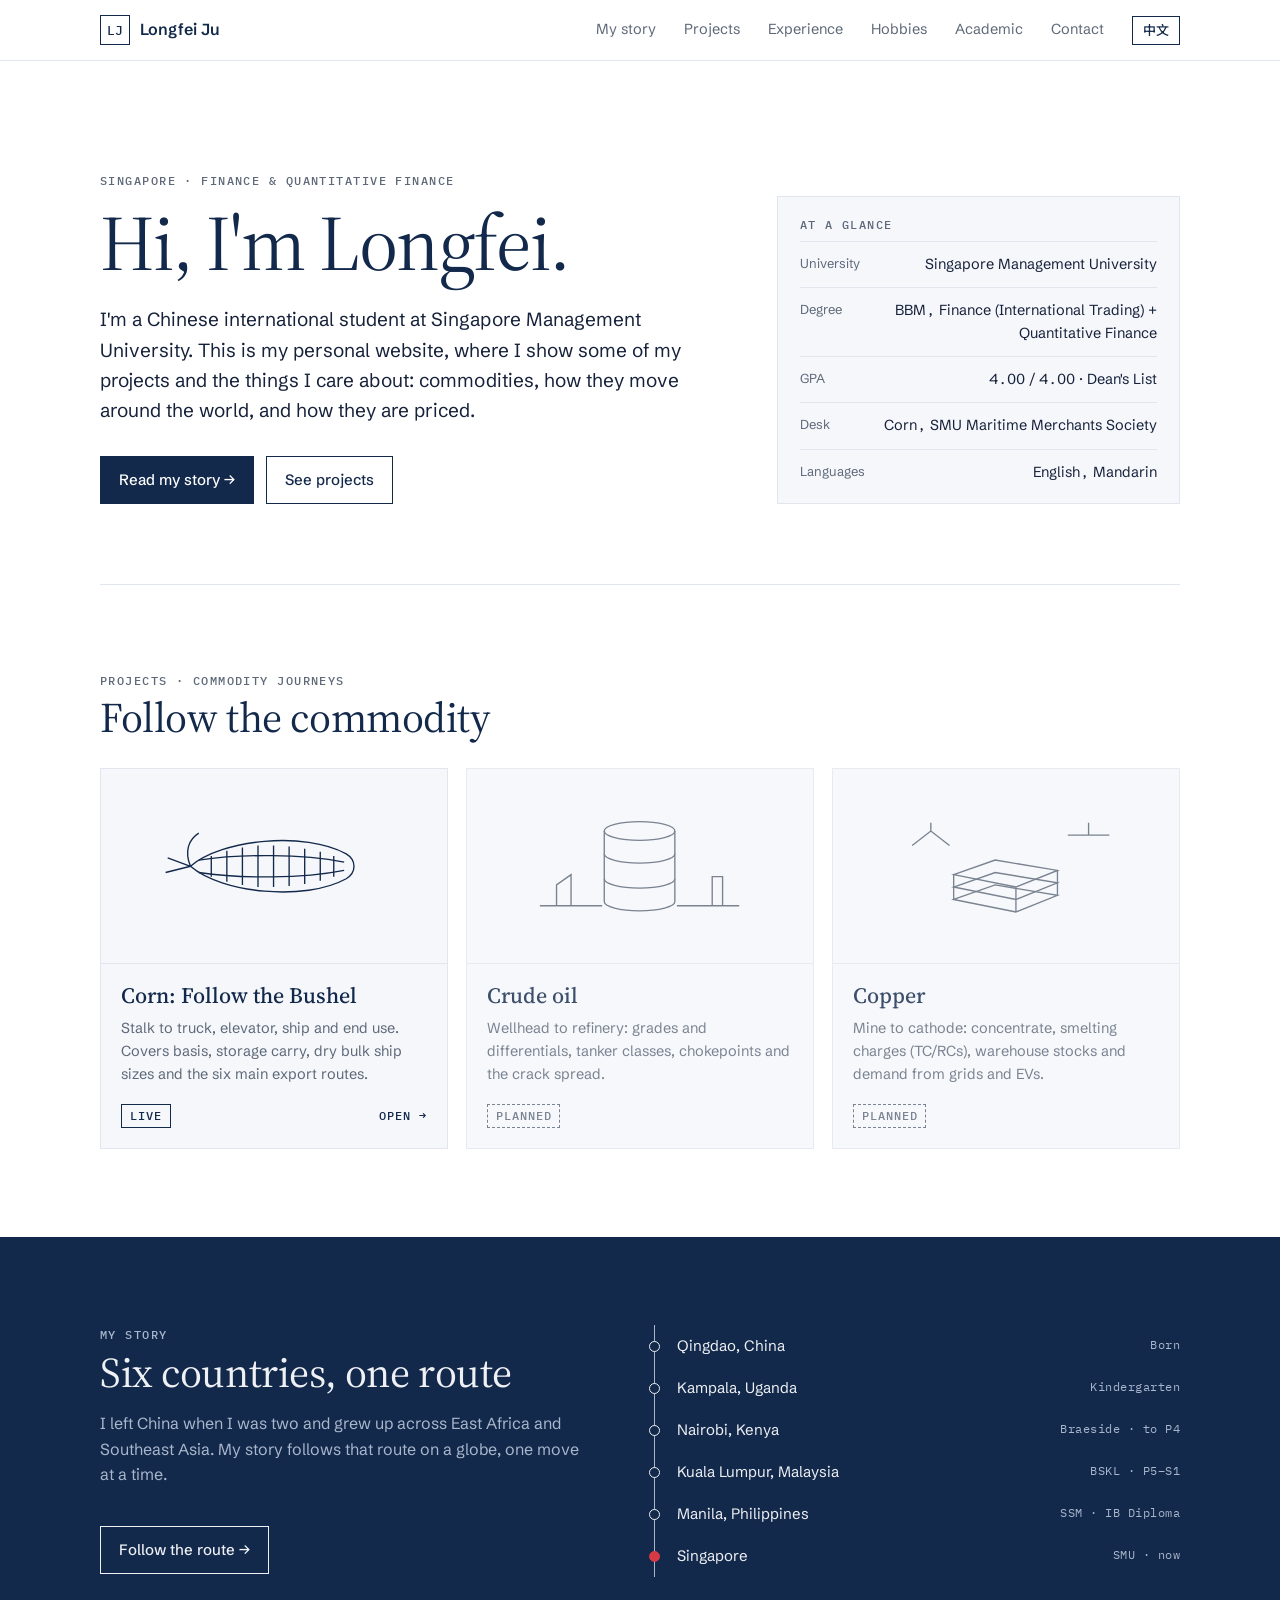
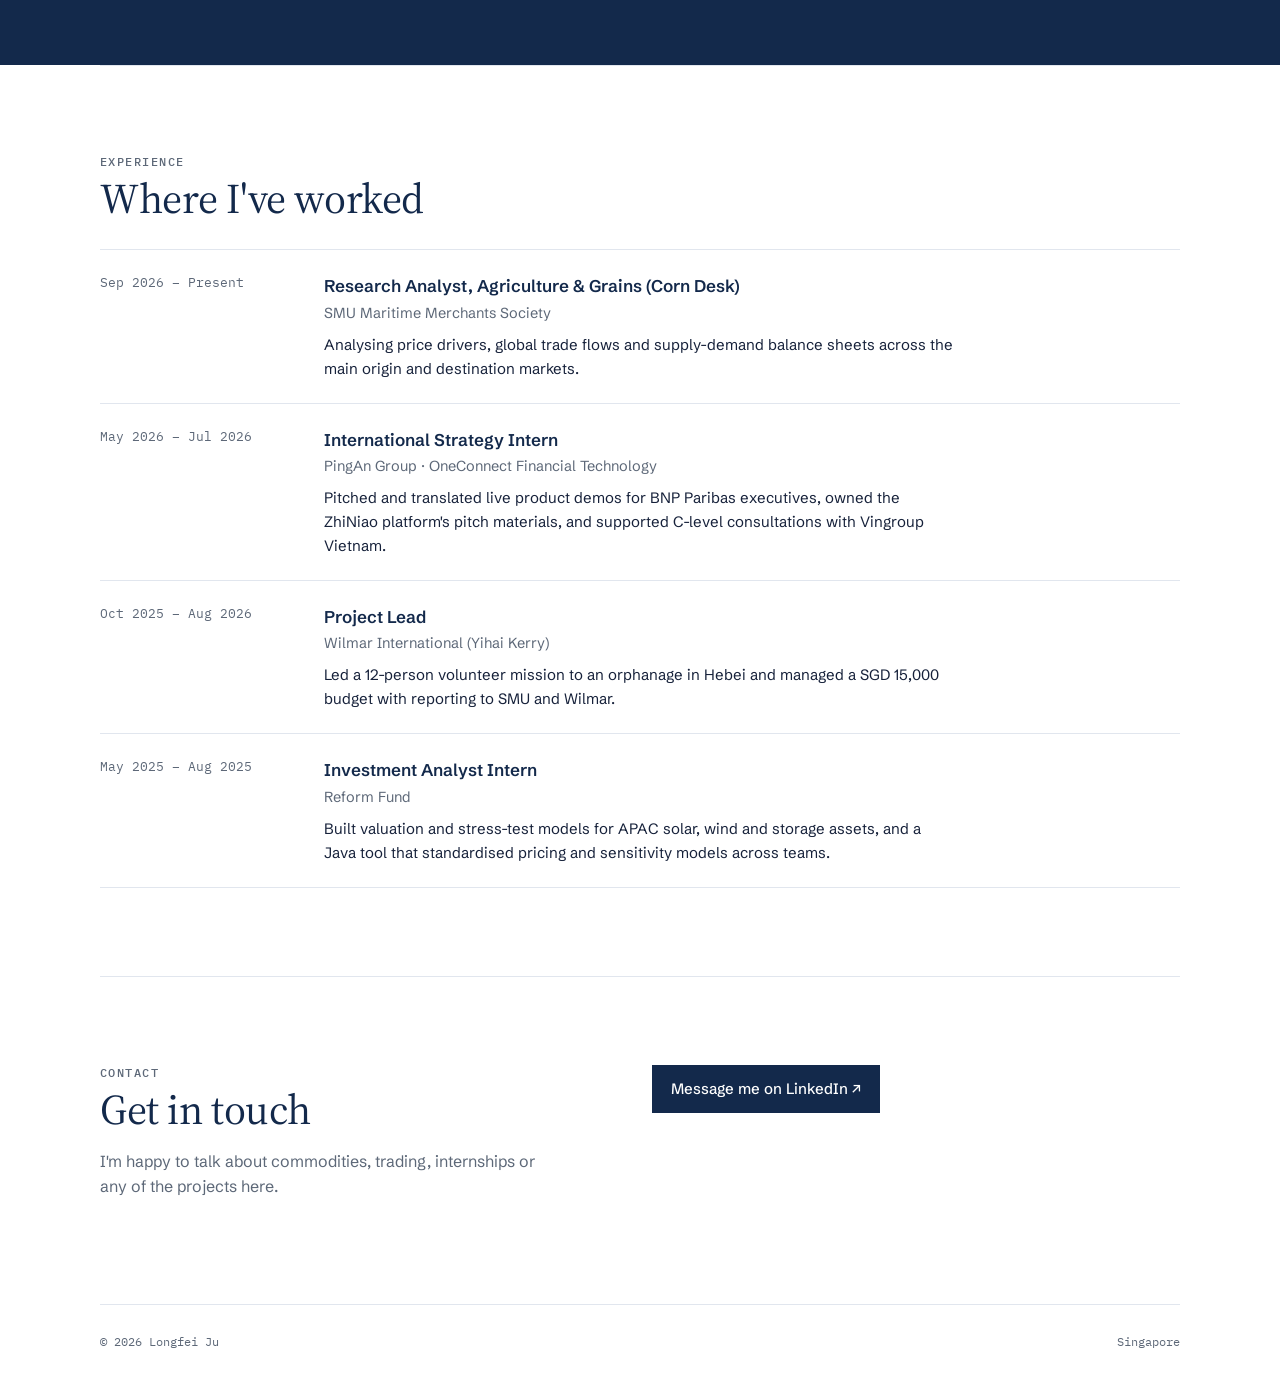
==== commit 57e2558c: "Move Photography into a new Hobbies page" ====
--- a/index.html
+++ b/index.html
@@ -23,7 +23,7 @@
       <li><a href="story.html" data-zh="我的故事">My story</a></li>
       <li class="hide-s"><a href="index.html#projects" data-zh="项目">Projects</a></li>
       <li class="hide-m"><a href="index.html#experience" data-zh="经历">Experience</a></li>
-      <li><a href="photography.html" data-zh="摄影">Photography</a></li>
+      <li><a href="hobbies.html" data-zh="爱好">Hobbies</a></li>
       <li><a href="academic.html" data-zh="学术">Academic</a></li>
       <li class="hide-m"><a href="index.html#contact" data-zh="联系">Contact</a></li>
     </ul>
--- a/site.css
+++ b/site.css
@@ -164,3 +164,6 @@
 :root[lang="zh-Hans"] .en-only{display:none}
 .zh-only{display:none}
 :root[lang="zh-Hans"] .zh-only{display:block}
+
+#photography .gallery{padding-bottom:0}
+#photography{border-top:1px solid var(--line)}
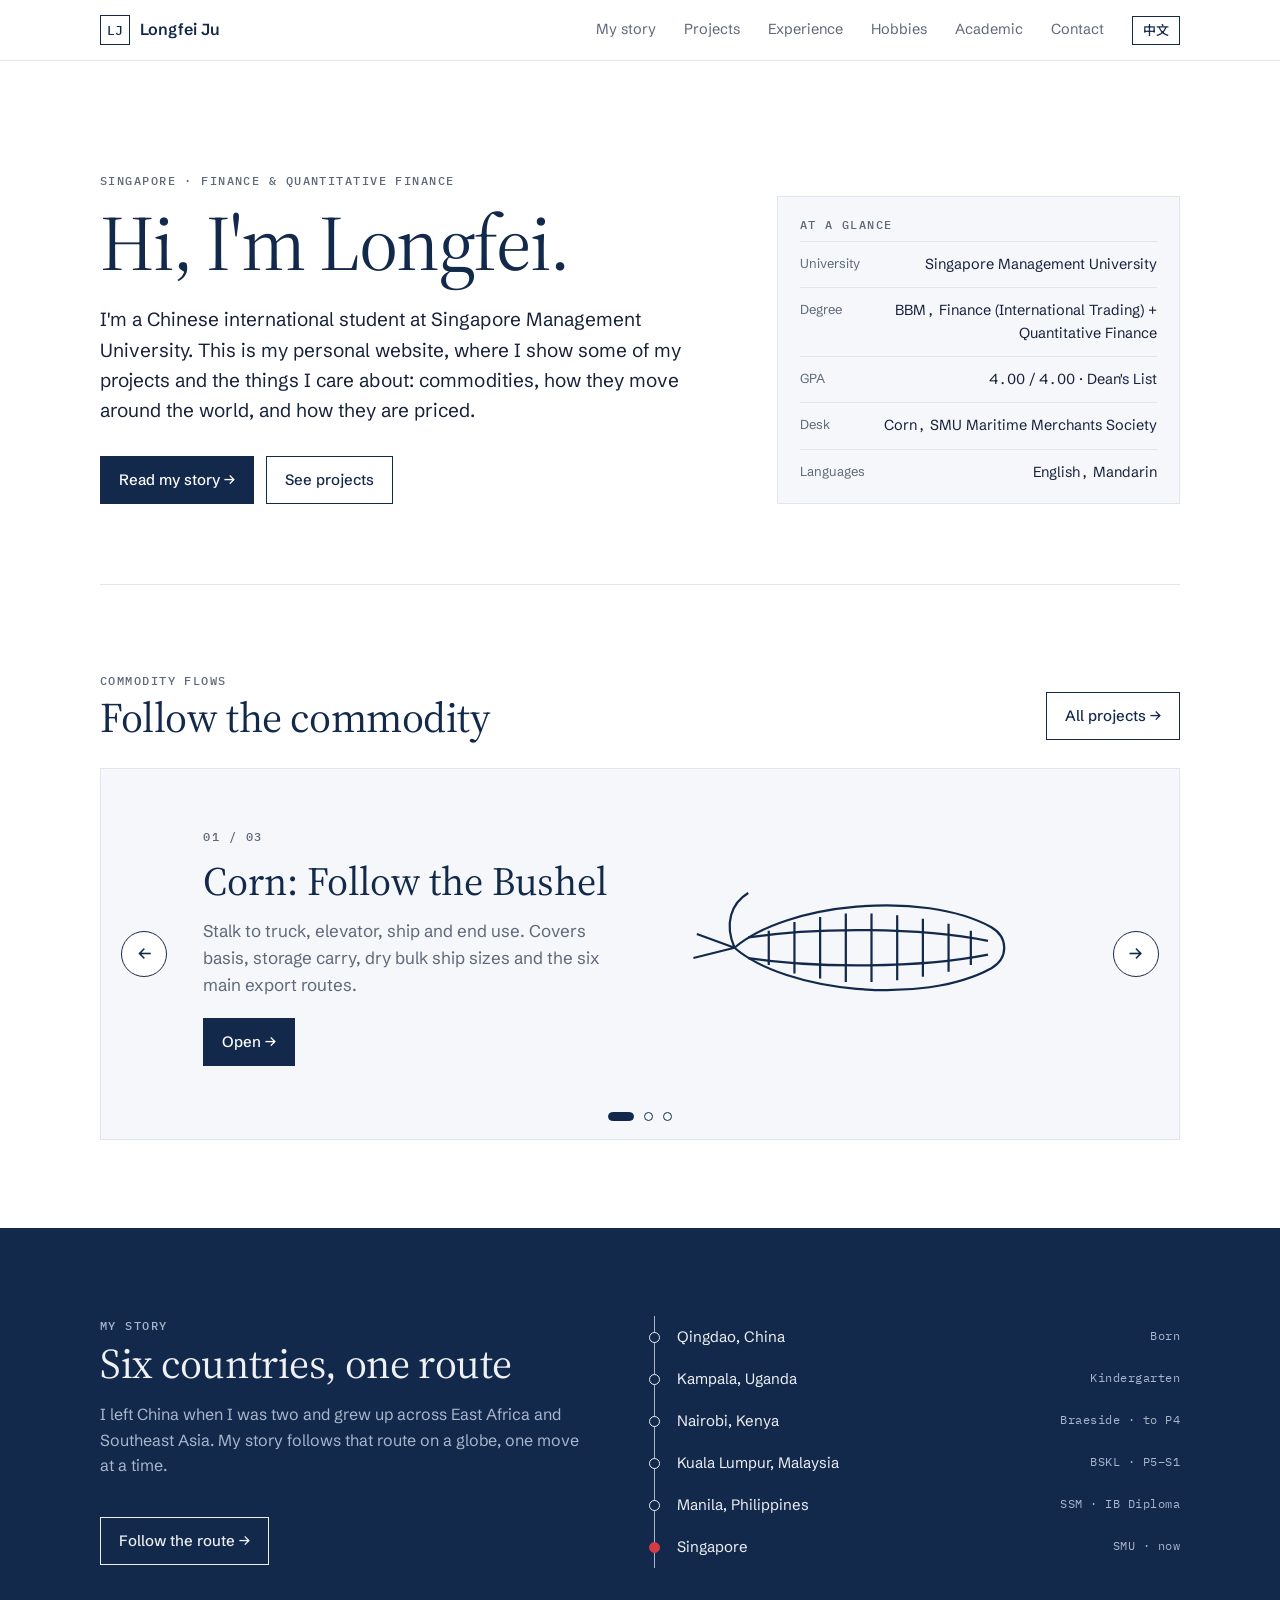
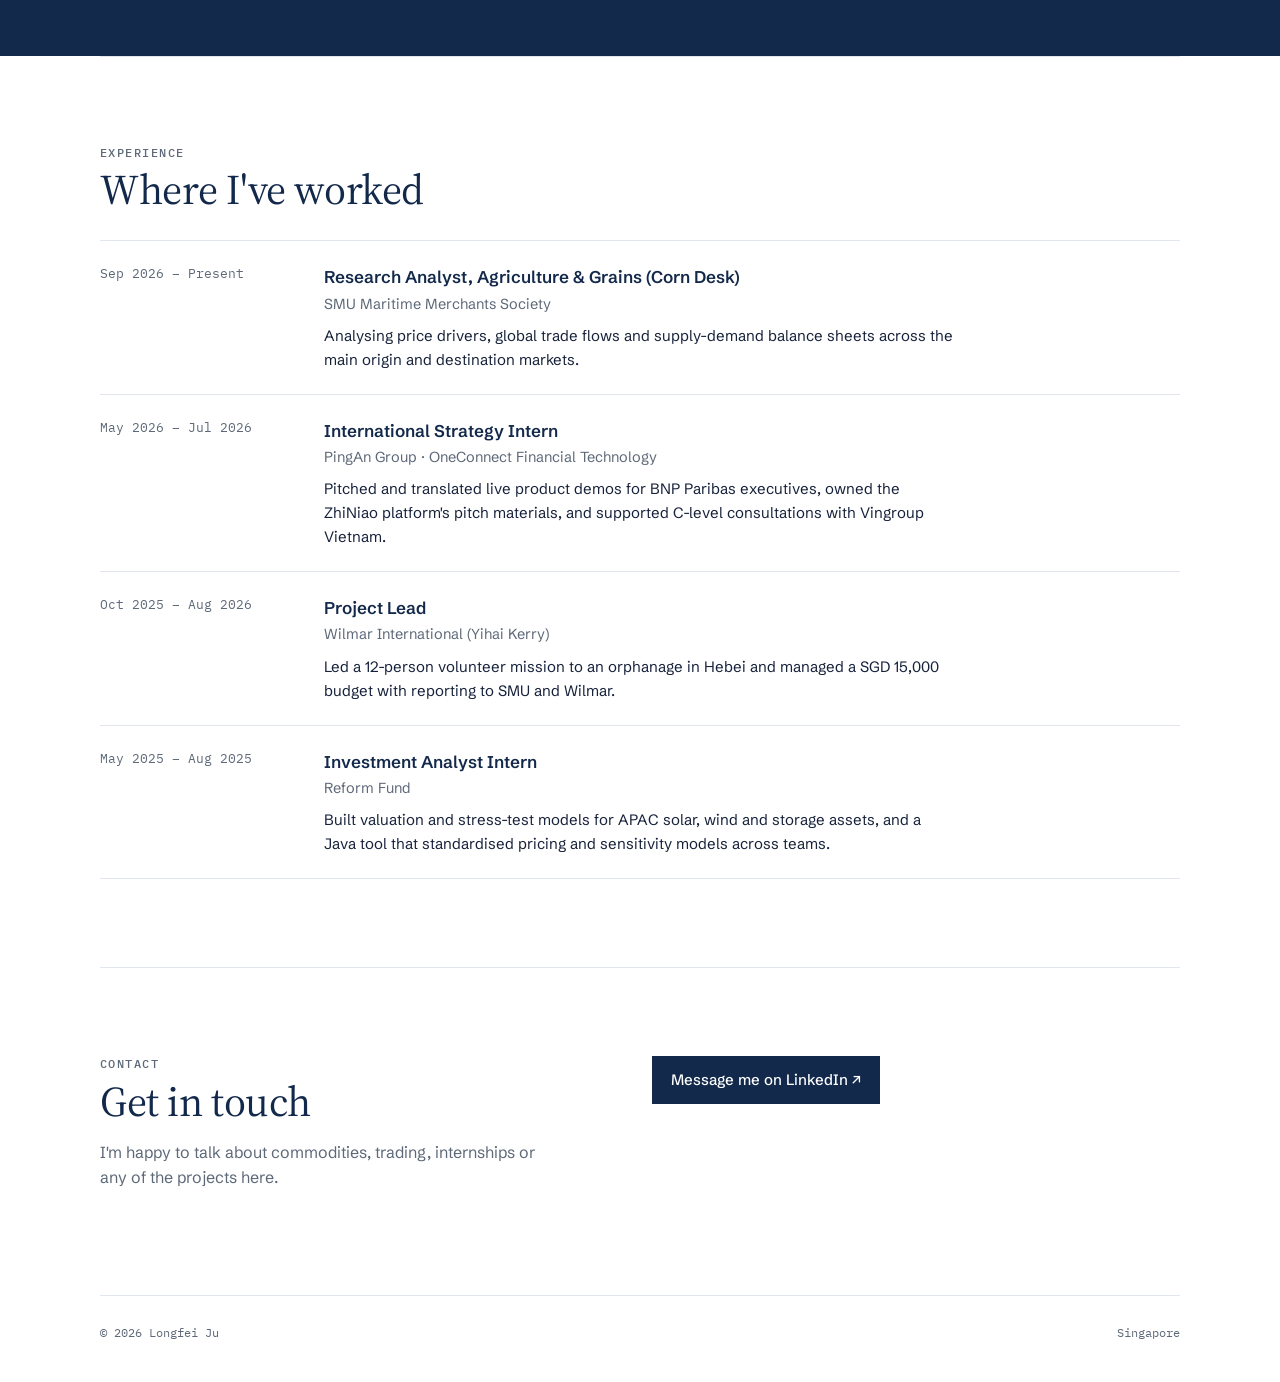
==== commit 9b9d32e7: "Home: rotating Commodity flows banner; new Projects page" ====
--- a/index.html
+++ b/index.html
@@ -11,7 +11,7 @@
 <link rel="preconnect" href="https://fonts.googleapis.com">
 <link rel="preconnect" href="https://fonts.gstatic.com" crossorigin>
 <link rel="stylesheet" href="https://fonts.googleapis.com/css2?family=IBM+Plex+Mono:wght@400;500&family=Noto+Sans+SC:wght@400;500&family=Noto+Serif+SC:wght@400;500&family=Schibsted+Grotesk:wght@400;500;600&family=Source+Serif+4:ital,opsz,wght@0,8..60,400;0,8..60,500;1,8..60,400&display=swap">
-<link rel="stylesheet" href="site.css">
+<link rel="stylesheet" href="site.css?v=929be585">
 <style>*{box-sizing:border-box}:root{padding-top:env(safe-area-inset-top,0px);padding-bottom:env(safe-area-inset-bottom,0px)}body{margin:0}[hidden]{display:none!important}</style>
 </head>
 <body>
@@ -20,8 +20,8 @@
     <a class="mark" href="index.html"><b>LJ</b><span data-zh="巨龙飞">Longfei Ju</span></a>
     <div class="navr">
     <ul>
-      <li><a href="story.html" data-zh="我的故事">My story</a></li>
-      <li class="hide-s"><a href="index.html#projects" data-zh="项目">Projects</a></li>
+      <li class="hide-s"><a href="story.html" data-zh="我的故事">My story</a></li>
+      <li><a href="projects.html" data-zh="项目">Projects</a></li>
       <li class="hide-m"><a href="index.html#experience" data-zh="经历">Experience</a></li>
       <li><a href="hobbies.html" data-zh="爱好">Hobbies</a></li>
       <li><a href="academic.html" data-zh="学术">Academic</a></li>
@@ -40,7 +40,7 @@
       <p class="lede" id="h-intro"></p>
       <div class="cta">
         <a class="btn primary" href="story.html" data-zh="阅读我的故事 →">Read my story →</a>
-        <a class="btn" href="#projects" data-zh="查看项目">See projects</a>
+        <a class="btn" href="projects.html" data-zh="查看项目">See projects</a>
       </div>
     </div>
     <aside class="glance" aria-label="At a glance">
@@ -49,14 +49,20 @@
     </aside>
   </div>
 
-  <section id="projects" aria-labelledby="projects-h">
+  <section id="flows" aria-labelledby="flows-h">
     <div class="sec-head">
       <div>
-        <div class="eyebrow" data-zh="项目 · 大宗商品之旅">Projects · Commodity journeys</div>
-        <h2 class="title" id="projects-h" data-zh="追踪大宗商品">Follow the commodity</h2>
+        <div class="eyebrow" data-zh="大宗商品流向">Commodity flows</div>
+        <h2 class="title" id="flows-h" data-zh="追踪大宗商品">Follow the commodity</h2>
       </div>
+      <a class="btn" href="projects.html" data-zh="所有项目 →">All projects →</a>
     </div>
-    <div class="grid" id="projects-grid"></div>
+    <div class="flows" id="flows-banner" role="region" aria-roledescription="carousel" aria-labelledby="flows-h">
+      <div class="flows-viewport"><div class="flows-track"></div></div>
+      <button class="flows-nav prev" type="button" aria-label="Previous commodity">←</button>
+      <button class="flows-nav next" type="button" aria-label="Next commodity">→</button>
+      <div class="flows-dots"></div>
+    </div>
   </section>
 
   <section class="band" aria-labelledby="story-h">
@@ -106,16 +112,10 @@
   </footer>
 </main>
 
-<script src="site.js"></script>
+<script src="site.js?v=6447d337"></script>
 <script>
 (function () {
   var T = site.T, esc = site.esc;
-  var ICON = {
-    corn: '<svg viewBox="0 0 240 120" fill="none" stroke="currentColor" stroke-width="1.3"><path d="M40 60c30-26 110-34 150-12 10 6 10 18 0 24-40 22-120 14-150-12z"/><path d="M60 50v20M75 45v30M90 42v36M105 40v40M120 40v40M135 41v38M150 43v34M165 46v28M178 50v20"/><path d="M48 54c40-6 100-6 140 2M48 66c40 6 100 6 140-2"/><path d="M40 60 18 52M40 60 16 66M40 60c-6-14-2-26 8-32"/></svg>',
-    oil: '<svg viewBox="0 0 240 120" fill="none" stroke="currentColor" stroke-width="1.3"><ellipse cx="120" cy="26" rx="34" ry="9"/><path d="M86 26v68c0 5 15 9 34 9s34-4 34-9V26"/><path d="M86 48c0 5 15 9 34 9s34-4 34-9M86 72c0 5 15 9 34 9s34-4 34-9"/><path d="M24 98h60M156 98h60M40 98V78l14-10v30M190 98V70h10v28"/></svg>',
-    copper: '<svg viewBox="0 0 240 120" fill="none" stroke="currentColor" stroke-width="1.3"><path d="M70 92l40-14 60 10-40 16z"/><path d="M70 80l40-14 60 10-40 16zM70 80v12M130 92v12M170 76v12"/><path d="M70 68l40-14 60 10-40 16zM70 68v12M130 80v12M170 64v12"/><path d="M30 40l18-14 18 14M48 26v-8M180 30h40M200 30v-12"/></svg>',
-    generic: '<svg viewBox="0 0 240 120" fill="none" stroke="currentColor" stroke-width="1.3"><rect x="70" y="24" width="100" height="72"/><path d="M70 72l30-24 26 20 18-14 26 22"/><circle cx="148" cy="44" r="8"/></svg>'
-  };
   function set(id, html) { var el = document.getElementById(id); if (el) el.outerHTML = html; }
   site.load('content/home.json').then(function (d) {
     var h = d.hero || {};
@@ -123,14 +123,7 @@
     set('h-greeting', T(h.greeting, 'h1', 'id="h-greeting"'));
     set('h-intro', T(h.intro, 'p', 'class="lede" id="h-intro"'));
     document.getElementById('glance').innerHTML = (d.glance || []).map(function (g) { return T(g.label, 'dt') + T(g.value, 'dd'); }).join('');
-    document.getElementById('projects-grid').innerHTML = (d.projects || []).map(function (p) {
-      var live = (p.status || '').toLowerCase() === 'live' && p.link;
-      var tag = live ? 'a' : 'div', href = live ? ' href="' + esc(p.link) + '"' : '';
-      var chip = live ? '<span class="chip live" data-zh="已上线">Live</span><span class="go" aria-hidden="true" data-zh="打开 →">Open →</span>'
-                      : '<span class="chip soon" data-zh="筹备中">Planned</span>';
-      return '<' + tag + ' class="proj' + (live ? '' : ' soon') + '"' + href + '><div class="art" aria-hidden="true">' + (ICON[p.icon] || ICON.generic) + '</div>'
-        + '<div class="body">' + T(p.title, 'h3') + T(p.description, 'p') + '<div class="meta">' + chip + '</div></div></' + tag + '>';
-    }).join('');
+    site.flowsBanner(document.getElementById('flows-banner'), d.projects || []);
     var s = d.story || {};
     set('story-h', T(s.title, 'h2', 'class="title" id="story-h"'));
     set('story-text', T(s.text, 'p', 'id="story-text"'));
--- a/site.css
+++ b/site.css
@@ -22,7 +22,7 @@
 .wrap{max-width:1080px; margin:0 auto}
 
 /* nav */
-header{position:sticky; top:env(safe-area-inset-top,0px); z-index:5; background:color-mix(in srgb, var(--bg) 92%, transparent); backdrop-filter:blur(8px);
+body > header{position:sticky; top:env(safe-area-inset-top,0px); z-index:5; background:color-mix(in srgb, var(--bg) 92%, transparent); backdrop-filter:blur(8px);
   border-bottom:1px solid var(--line); margin:0 calc(-1 * max(16px, env(safe-area-inset-left,0px))) 0 calc(-1 * max(16px, env(safe-area-inset-right,0px)));
   padding-left:max(16px, env(safe-area-inset-left,0px)); padding-right:max(16px, env(safe-area-inset-right,0px))}
 nav{max-width:1080px; margin:0 auto; display:flex; align-items:center; justify-content:space-between; gap:16px; height:60px}
@@ -167,3 +167,78 @@
 
 #photography .gallery{padding-bottom:0}
 #photography{border-top:1px solid var(--line)}
+
+/* academic: table-of-contents menu */
+.toc{list-style:none; margin:0; padding:0 0 clamp(48px,8vw,88px); display:grid; gap:16px}
+.toc-item{display:grid; grid-template-columns:minmax(0,1fr) auto; align-items:center; gap:clamp(16px,3vw,32px); padding:clamp(24px,3.2vw,38px) clamp(20px,3.2vw,40px); min-height:clamp(120px,14vw,168px); border:1px solid var(--line); background:var(--surface); text-decoration:none; color:inherit;
+  transition:transform .18s ease, box-shadow .18s ease, border-color .18s ease, background-color .18s ease}
+a.toc-item:hover, a.toc-item:focus-visible{transform:translateY(-2px); border-color:var(--navy); background:var(--bg); box-shadow:0 12px 28px -16px rgba(19,41,75,.45); outline:none}
+a.toc-item:active{transform:translateY(0); box-shadow:0 4px 12px -8px rgba(19,41,75,.4)}
+.toc-body{display:flex; flex-direction:column; gap:10px; min-width:0}
+.toc-body h2{font:400 clamp(19px,2.2vw,25px)/1.3 "Times New Roman", Times, "Noto Serif SC", serif; color:var(--navy); margin:0; text-wrap:balance}
+.toc-body p{margin:0; color:var(--muted); font-size:clamp(14px,1.3vw,15.5px); line-height:1.55; max-width:80ch; display:-webkit-box; -webkit-line-clamp:2; -webkit-box-orient:vertical; overflow:hidden}
+.toc-arrow{width:clamp(36px,3.6vw,46px); height:clamp(36px,3.6vw,46px); border:1.5px solid var(--navy); border-radius:50%; display:grid; place-items:center; color:var(--navy); font-size:17px; flex:none;
+  transition:transform .18s ease, background-color .18s ease, color .18s ease}
+a.toc-item:hover .toc-arrow, a.toc-item:focus-visible .toc-arrow{transform:translateX(4px); background:var(--navy); color:var(--bg)}
+@media (max-width:560px){ .toc-item{padding:20px 18px; gap:14px; min-height:0} .toc-arrow{width:34px; height:34px} .toc-body p{-webkit-line-clamp:5} }
+@media (prefers-reduced-motion: reduce){ .toc-item, .toc-arrow{transition:none} a.toc-item:hover{transform:none} a.toc-item:hover .toc-arrow{transform:none} }
+:root[lang="zh-Hans"] li.en-only{display:none}
+
+/* essay reader: classic Times layout */
+.readbar{position:fixed; top:env(safe-area-inset-top,0px); left:0; right:0; height:2px; z-index:6; pointer-events:none}
+.readbar i{display:block; height:100%; background:var(--navy); transform-origin:0 50%; transform:scaleX(0)}
+.essay-wrap{max-width:min(900px, 100%); margin:0 auto}
+.essay{font-family:"Times New Roman", Times, "Noto Serif SC", Georgia, serif; color:#1a1a1a; padding-block:clamp(36px,6vw,64px) 24px}
+.essay-back{display:inline-block; font:500 13px/1 var(--f-body); color:var(--muted); text-decoration:none; margin-bottom:clamp(28px,5vw,48px)}
+.essay-back:hover{color:var(--navy)}
+.essay-head{text-align:center; margin-bottom:clamp(28px,5vw,44px)}
+.essay-kind{font:400 13px/1.4 "Times New Roman", Times, serif; letter-spacing:.18em; text-transform:uppercase; color:#555}
+.essay-title{font:400 clamp(28px,3.6vw,46px)/1.2 "Times New Roman", Times, "Noto Serif SC", serif; margin:18px 0 18px; color:#111; text-wrap:balance; letter-spacing:-.005em}
+.essay-by{display:flex; justify-content:center; flex-wrap:wrap; gap:4px 16px; font:italic 400 16px/1.4 "Times New Roman", Times, serif; color:#555}
+.essay-by span + span::before{content:"·"; margin-right:16px; font-style:normal; color:#999}
+.essay-rule{margin-top:26px; color:#999; font-size:18px}
+.essay-body{font-size:clamp(18px, 0.55vw + 14px, 22px); line-height:1.85; hyphens:manual}
+.essay-body p{margin:0 0 1.15em; text-align:justify; text-indent:0}
+
+.essay-body p:first-child::first-letter{float:left; font-size:3.4em; line-height:.86; padding:.06em .08em 0 0; color:var(--navy)}
+@media (max-width:560px){ .essay-body p{text-align:left} }
+.essay-bib{margin-top:clamp(40px,6vw,64px); padding-top:28px; border-top:1px solid #ddd}
+.essay-bib h2{font:400 15px/1 "Times New Roman", Times, serif; letter-spacing:.2em; text-transform:uppercase; text-align:center; margin:0 0 22px; color:#333}
+.essay-bib ol{list-style:none; margin:0; padding:0; display:grid; gap:12px; font-size:16px; line-height:1.5; color:#333}
+.essay-bib li{padding-left:2em; text-indent:-2em; overflow-wrap:anywhere}
+.essay-bib a{color:var(--navy-soft); text-decoration:none; border-bottom:1px solid #c8d1e0}
+.essay-foot{display:flex; justify-content:space-between; gap:16px; flex-wrap:wrap; border-top:1px solid var(--line); padding-block:24px 40px; margin-top:40px; font:12px/1.5 var(--f-mono); color:var(--muted)}
+.essay-foot a{color:var(--navy)}
+
+/* commodity flows: rotating home banner */
+#flows .sec-head{align-items:end}
+.flows{position:relative; border:1px solid var(--line); background:var(--surface); overflow:hidden}
+.flows-viewport{overflow:hidden}
+.flows-track{display:flex; transition:transform .65s cubic-bezier(.2,.7,.2,1); will-change:transform}
+.flow-slide{flex:0 0 100%; min-width:0; display:grid; grid-template-columns:minmax(0,1fr) minmax(0,1fr); align-items:center; gap:clamp(20px,4vw,56px);
+  padding:clamp(32px,5vw,60px) clamp(64px,8vw,104px) clamp(48px,6vw,72px); min-height:clamp(280px,30vw,360px)}
+.flow-text{display:flex; flex-direction:column; gap:14px; min-width:0}
+.flow-text h3{font:400 clamp(28px,3.4vw,40px)/1.1 var(--f-display); color:var(--navy); margin:0; text-wrap:balance}
+.flow-text p{margin:0; color:var(--muted); font-size:clamp(15px,1.4vw,17px); max-width:46ch}
+.flow-cta{margin-top:6px}
+.flow-art{color:var(--navy); display:grid; place-items:center}
+.flow-art svg{width:100%; max-width:420px; height:auto}
+.flow-art.soon{color:var(--muted)}
+.flows-nav{position:absolute; top:50%; transform:translateY(-50%); width:46px; height:46px; border-radius:50%; border:1.5px solid var(--navy); background:var(--bg); color:var(--navy);
+  font:500 18px/1 var(--f-body); cursor:pointer; display:grid; place-items:center; transition:background-color .18s, color .18s, transform .18s; z-index:2}
+.flows-nav.prev{left:clamp(10px,1.6vw,22px)} .flows-nav.next{right:clamp(10px,1.6vw,22px)}
+.flows-nav:hover{background:var(--navy); color:var(--bg)}
+.flows-nav.prev:hover{transform:translate(-2px,-50%)} .flows-nav.next:hover{transform:translate(2px,-50%)}
+.flows-dots{position:absolute; left:0; right:0; bottom:18px; display:flex; justify-content:center; gap:10px; z-index:2}
+.flows-dot{width:9px; height:9px; border-radius:50%; border:1.5px solid var(--navy); background:transparent; padding:0; cursor:pointer; transition:background-color .2s, width .2s}
+.flows-dot[aria-current="true"]{background:var(--navy); width:26px; border-radius:6px}
+.flows.single .flows-nav,.flows.single .flows-dots{display:none}
+@media (max-width:760px){
+  .flow-slide{grid-template-columns:1fr; padding:28px 22px 84px; min-height:0; gap:18px}
+  .flow-art{order:-1} .flow-art svg{max-width:260px}
+  .flows-nav{top:auto; bottom:12px; transform:none; width:40px; height:40px}
+  .flows-nav.prev:hover,.flows-nav.next:hover{transform:none}
+  .flows-nav.prev{left:14px} .flows-nav.next{right:14px}
+  .flows-dots{bottom:27px}
+}
+@media (prefers-reduced-motion: reduce){ .flows-track{transition:none} }
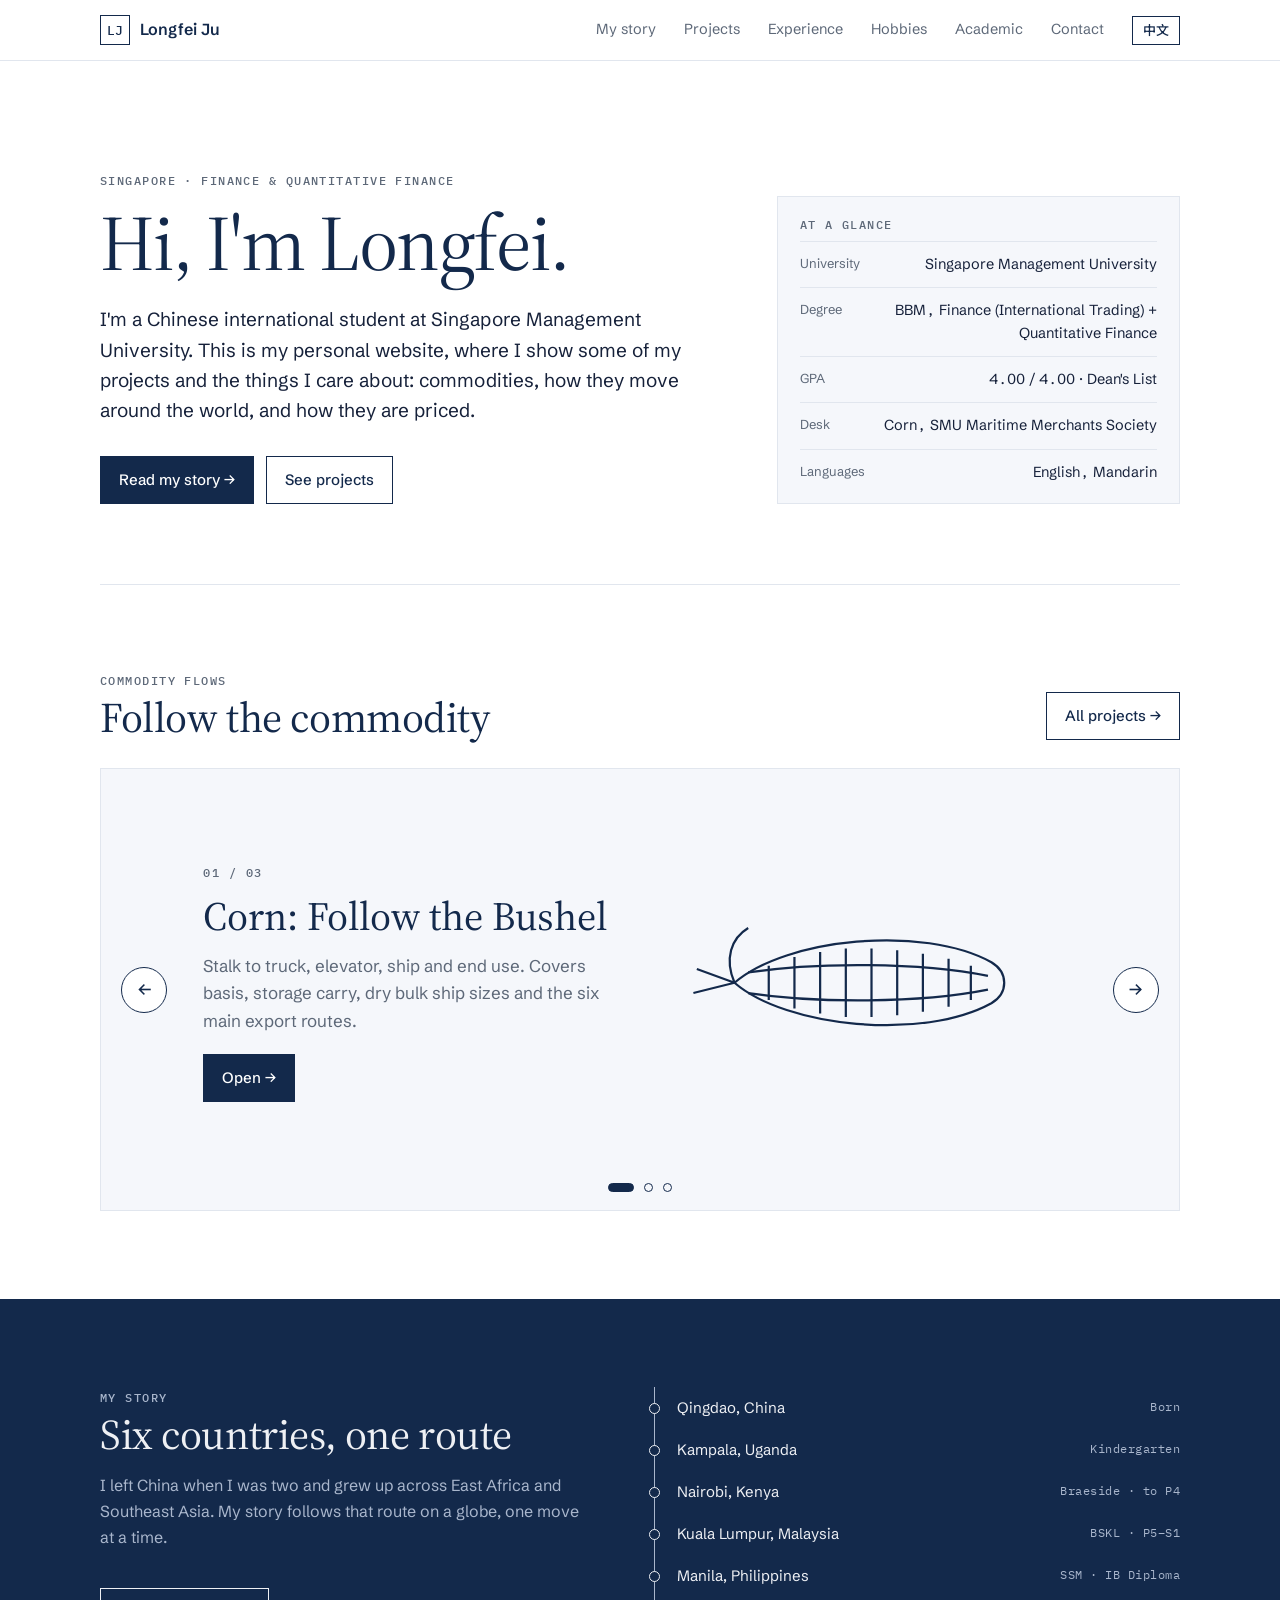
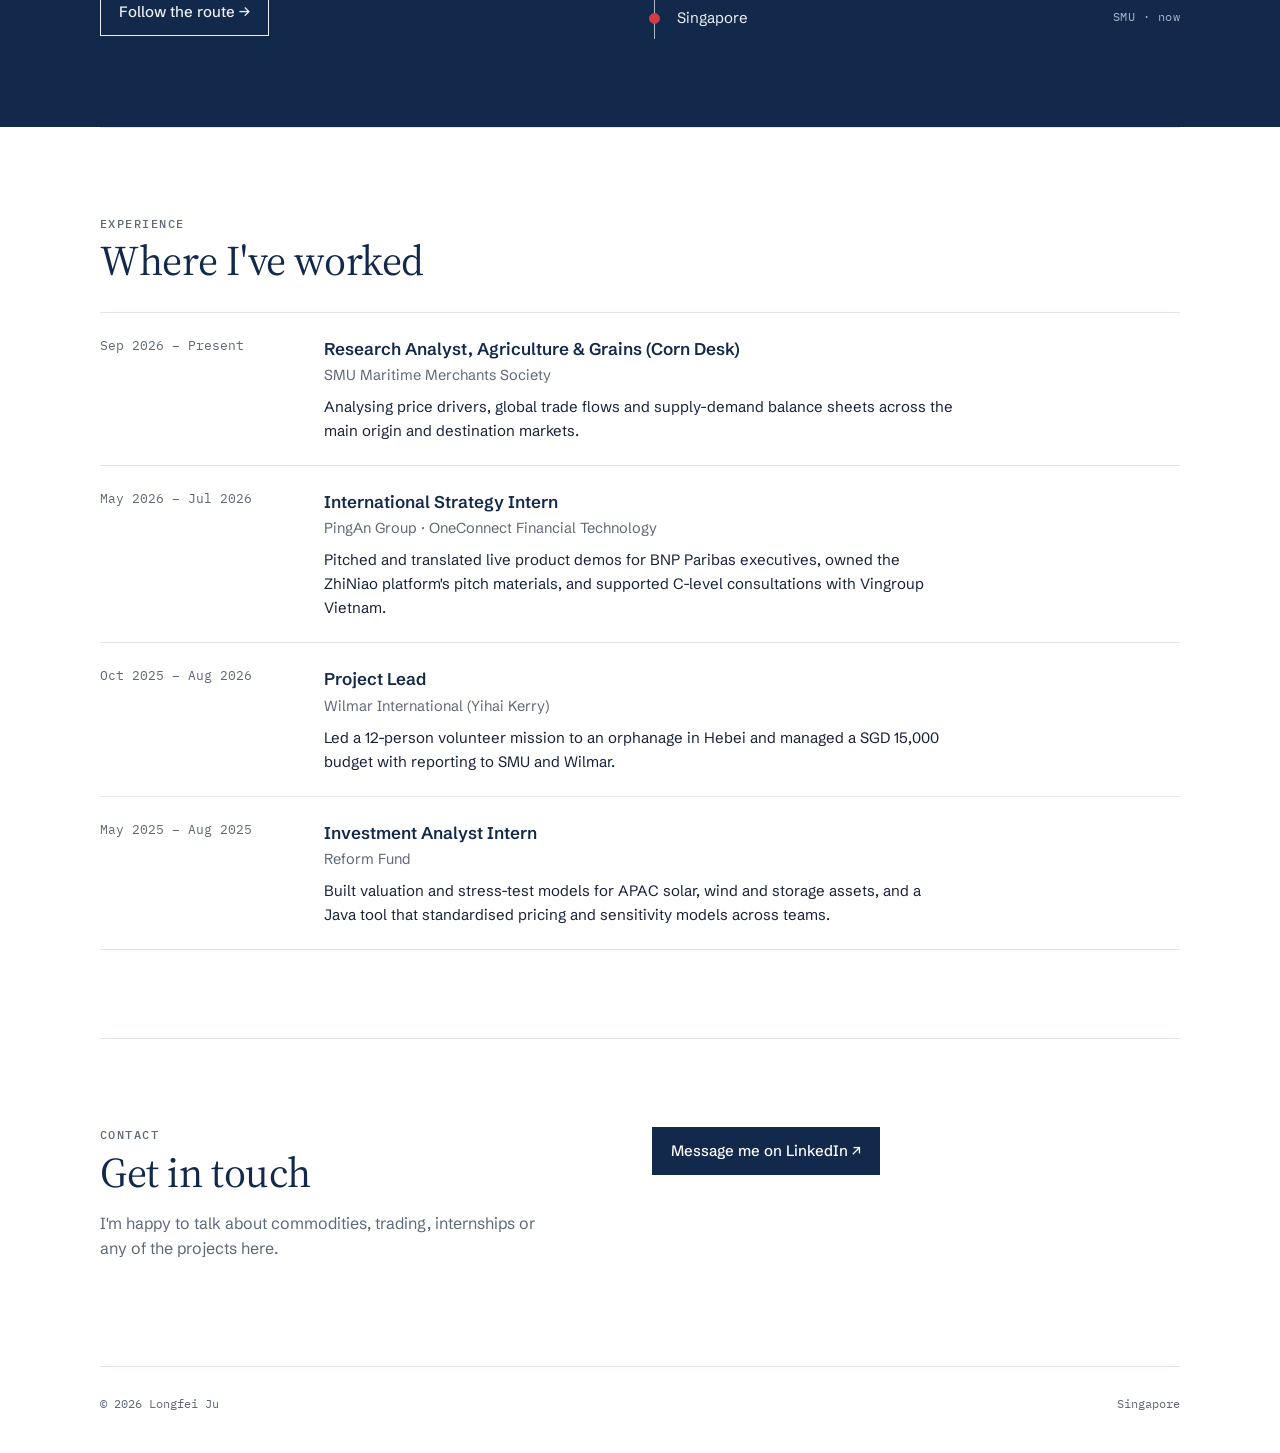
==== commit 2c1e2ea0: "Add Shipping, explained: 3D guided tour; Projects section" ====
--- a/index.html
+++ b/index.html
@@ -11,7 +11,7 @@
 <link rel="preconnect" href="https://fonts.googleapis.com">
 <link rel="preconnect" href="https://fonts.gstatic.com" crossorigin>
 <link rel="stylesheet" href="https://fonts.googleapis.com/css2?family=IBM+Plex+Mono:wght@400;500&family=Noto+Sans+SC:wght@400;500&family=Noto+Serif+SC:wght@400;500&family=Schibsted+Grotesk:wght@400;500;600&family=Source+Serif+4:ital,opsz,wght@0,8..60,400;0,8..60,500;1,8..60,400&display=swap">
-<link rel="stylesheet" href="site.css?v=929be585">
+<link rel="stylesheet" href="site.css?v=34a0d05a">
 <style>*{box-sizing:border-box}:root{padding-top:env(safe-area-inset-top,0px);padding-bottom:env(safe-area-inset-bottom,0px)}body{margin:0}[hidden]{display:none!important}</style>
 </head>
 <body>
--- a/site.css
+++ b/site.css
@@ -242,3 +242,27 @@
   .flows-dots{bottom:27px}
 }
 @media (prefers-reduced-motion: reduce){ .flows-track{transition:none} }
+
+/* projects page: The Overnight Ledger */
+#overnight-ledger{padding-top:clamp(40px,6vw,72px)}
+.ledger{display:grid; grid-template-columns:minmax(0,1.1fr) minmax(0,1fr); border:1px solid var(--line); background:var(--surface); color:inherit; text-decoration:none;
+  transition:transform .18s ease, box-shadow .18s ease, border-color .18s ease}
+.ledger:hover,.ledger:focus-visible{transform:translateY(-2px); border-color:var(--navy); box-shadow:0 12px 28px -16px rgba(19,41,75,.45); outline:none}
+.ledger-mast{background:#f6f5f1; color:#1b1d22; padding:clamp(24px,3.4vw,40px); text-align:center; display:flex; flex-direction:column; justify-content:center; gap:12px; border-right:1px solid var(--line);
+  font-family:"Times New Roman", Times, "Noto Serif SC", serif}
+.ledger-top{display:flex; justify-content:space-between; gap:8px; flex-wrap:wrap; font:600 11px/1.4 var(--f-mono); letter-spacing:.08em; text-transform:uppercase; color:#5d6068; border-bottom:1px solid #cfccc3; padding-bottom:8px}
+.ledger-name{font-size:clamp(30px,3.8vw,46px); line-height:1.02; border-bottom:3px double #1b1d22; padding-bottom:12px}
+.ledger-sub{font-style:italic; color:#5d6068; font-size:clamp(14px,1.3vw,16px)}
+.ledger-desks{display:grid; grid-template-columns:repeat(4,1fr); gap:1px; background:#cfccc3; border:1px solid #cfccc3; font:500 11px/1 var(--f-mono); letter-spacing:.06em; text-transform:uppercase; color:#1f4e79}
+.ledger-desks span{background:#f6f5f1; padding:9px 4px}
+.ledger-body{padding:clamp(24px,3.4vw,40px); display:flex; flex-direction:column; gap:16px; justify-content:center}
+.ledger-body p{margin:0; color:var(--muted); font-size:clamp(15px,1.4vw,17px)}
+.ledger-feats{margin:0; padding:0; list-style:none; display:grid; gap:8px; font-size:15px; color:var(--ink)}
+.ledger-feats li{padding-left:20px; position:relative}
+.ledger-feats li::before{content:""; position:absolute; left:0; top:.6em; width:9px; height:1.5px; background:var(--navy)}
+.ledger-go{align-self:flex-start}
+#shipping{padding-top:clamp(40px,6vw,72px); padding-bottom:clamp(24px,4vw,48px)}
+.ship-art{position:relative; min-height:220px; border-right:1px solid var(--line); overflow:hidden}
+.ship-art svg{position:absolute; inset:0; width:100%; height:100%; display:block}
+@media (max-width:760px){ .ledger{grid-template-columns:1fr} .ship-art{border-right:0; border-bottom:1px solid var(--line)} .ledger-mast{border-right:0; border-bottom:1px solid var(--line)} .ledger-desks{grid-template-columns:repeat(2,1fr)} }
+@media (prefers-reduced-motion: reduce){ .ledger{transition:none} .ledger:hover{transform:none} }
